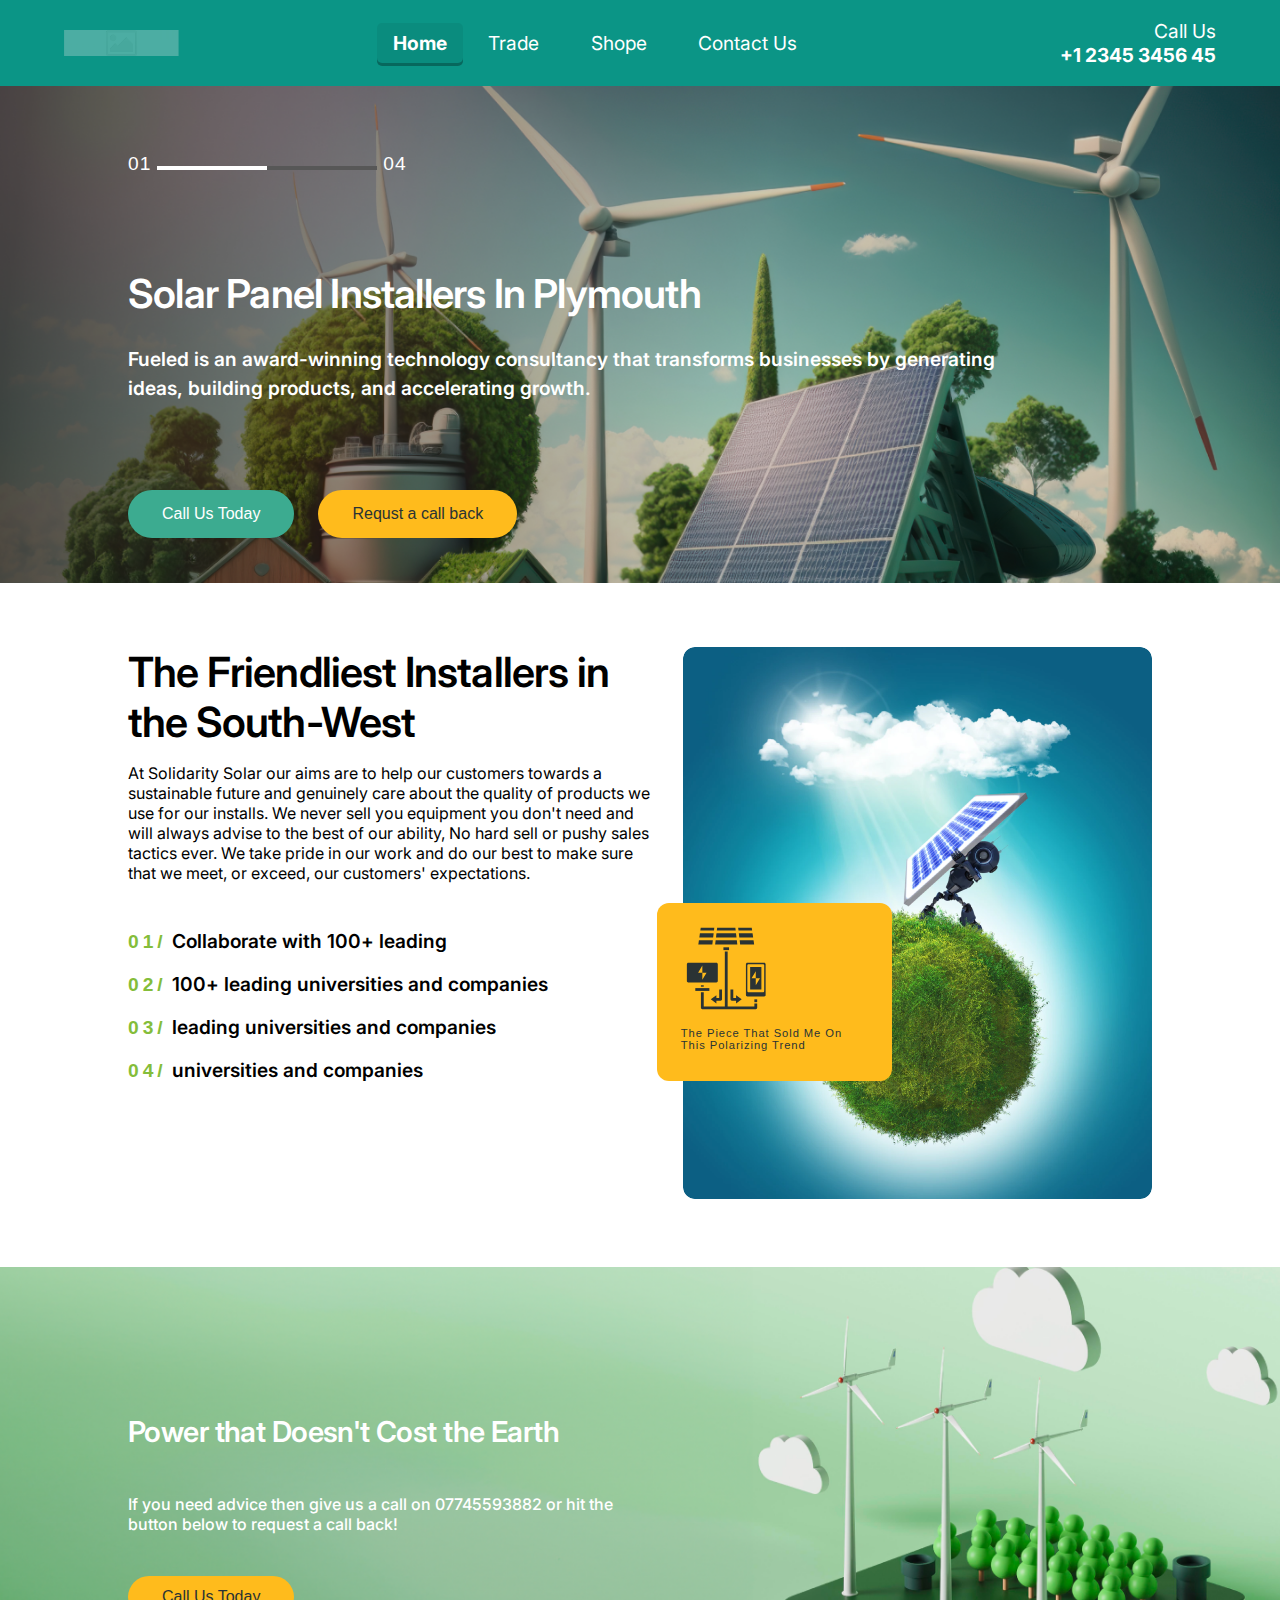
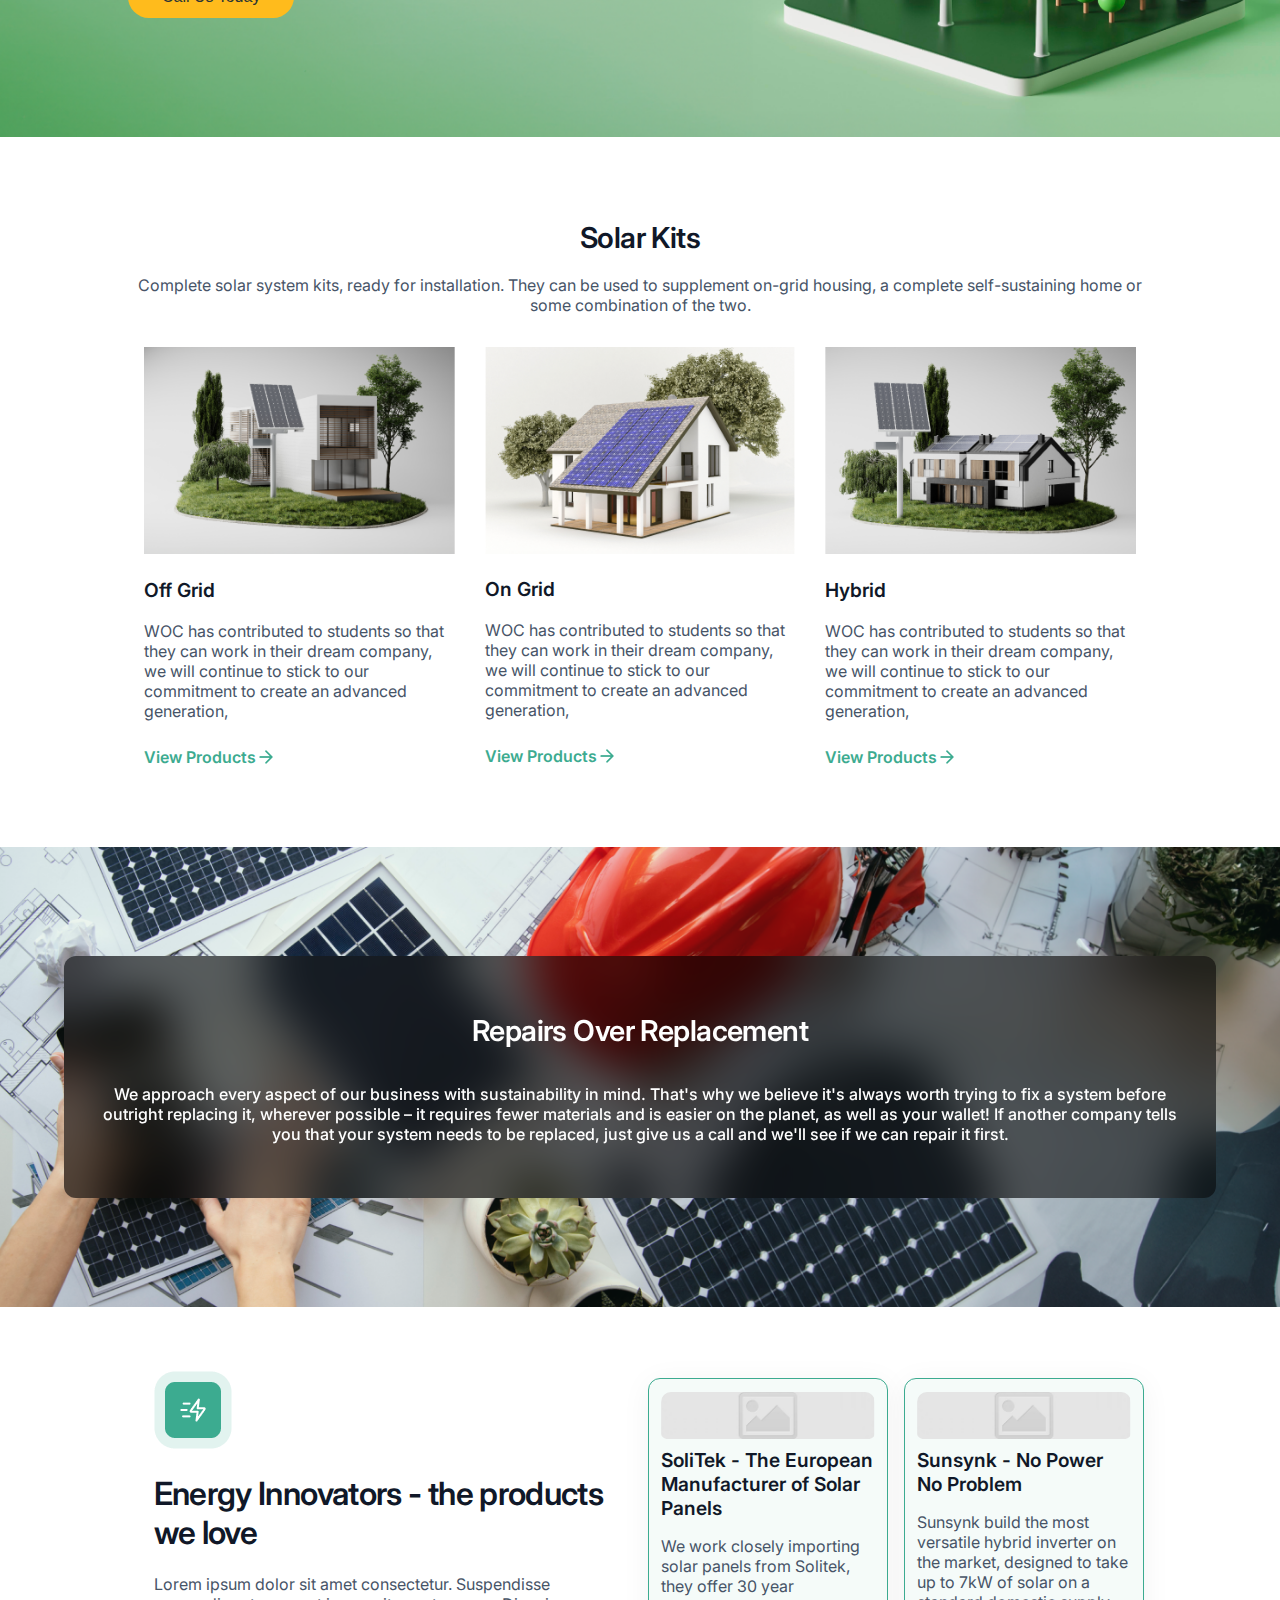
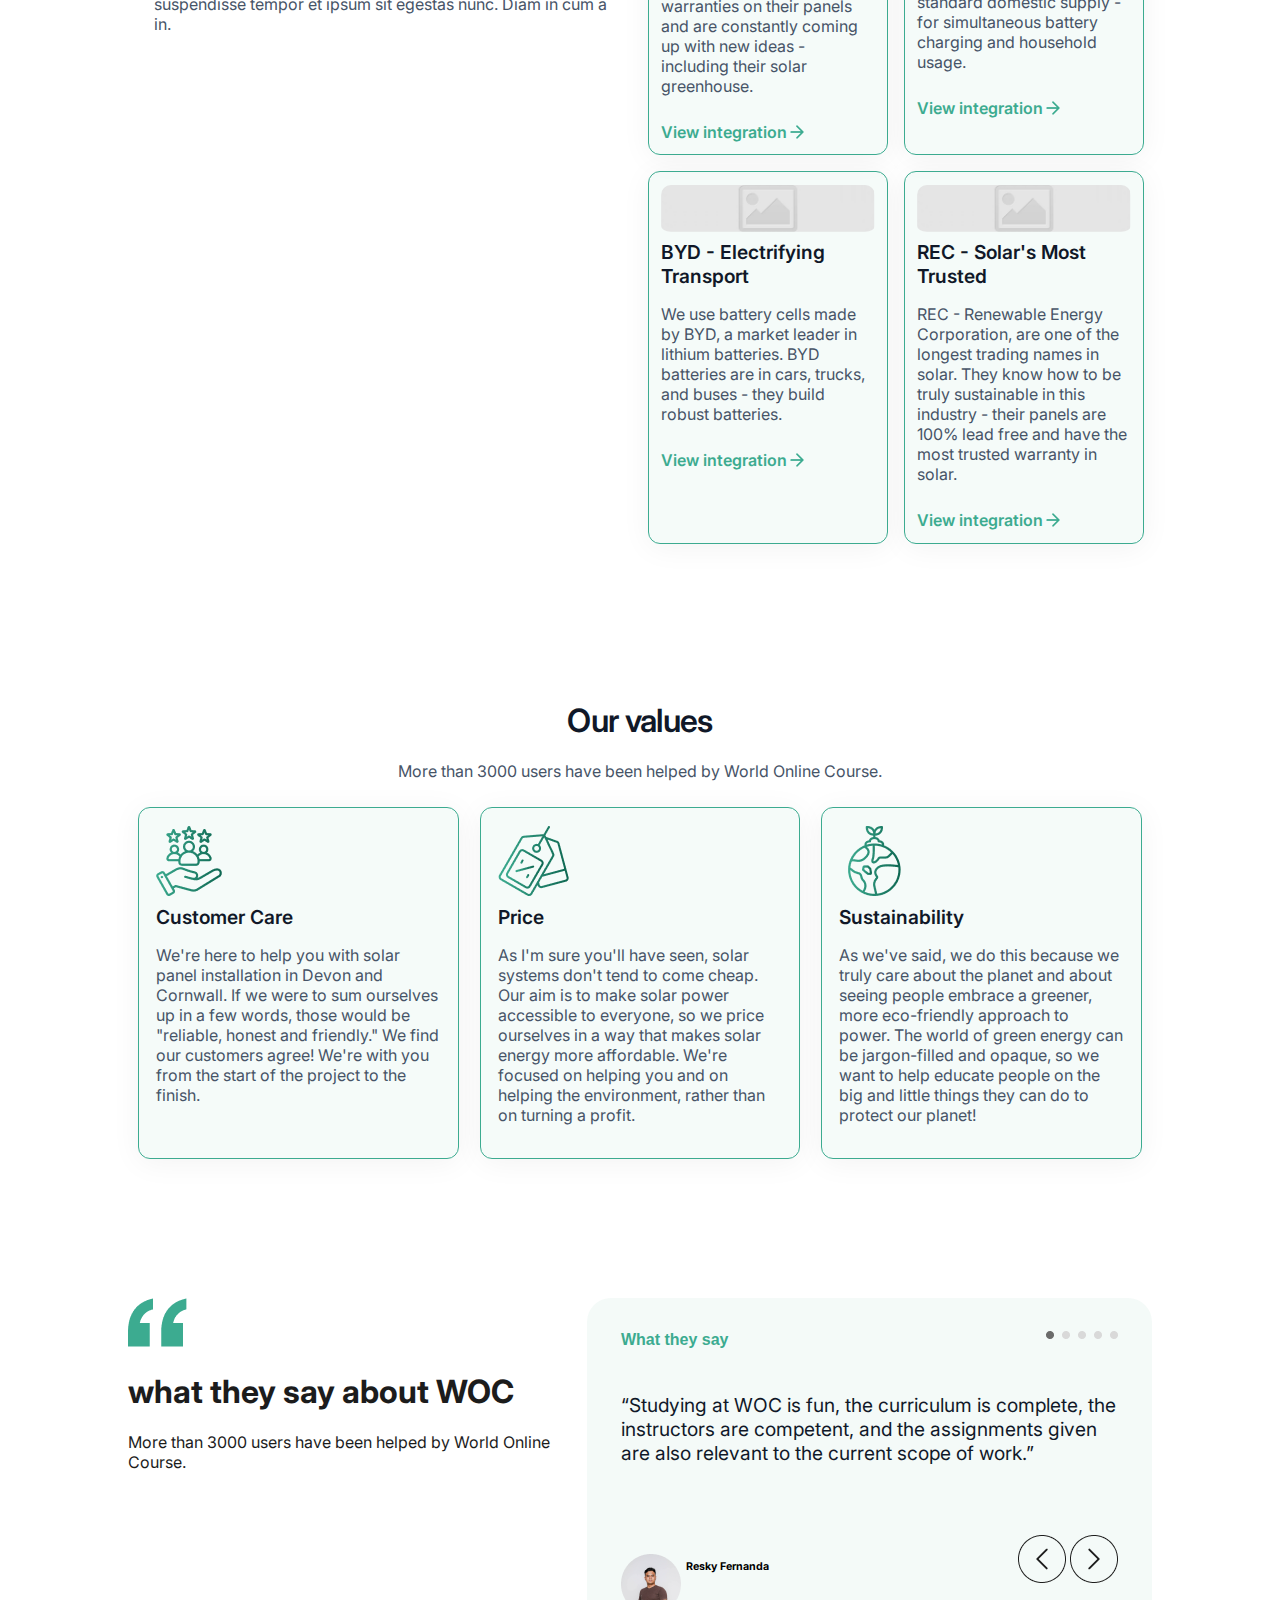
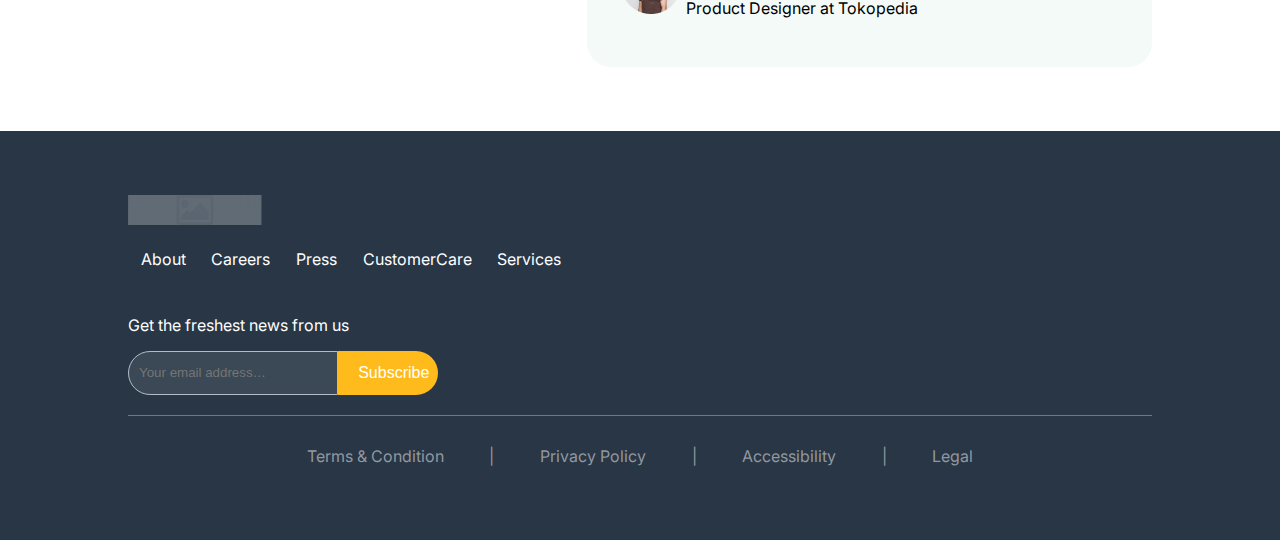
==== index.html @ 26f0dfc7 "Create index.html" ====
<!DOCTYPE html>
<html>

<head>

    <meta charset="UTF-8">
    <meta name="viewport" content="width=device-width, initial-scale=1.0">
    <title>Landing page</title>
    <link rel="stylesheet" href="style.css">
    <link href='https://fonts.googleapis.com/css?family=Inter' rel='stylesheet'>
</head>


<body>
    <!--Nav bar-->
    <header>
        <div class="navBar">
            <img class="navlogo" src="images/image 9.png">
            <ul class="item">
                <li><a href="#">Home</a></li>
                <li><a href="#">Trade</a></li>
                <li><a href="#">Shope</a></li>
                <li><a href="#">Contact Us</a></li>
            </ul>
            <ul class="contact">
                <li>Call Us</li>
                <li class="phone">+1 2345 3456 45</li>
            </ul>
        </div>
    </header>

    <!--Home-->
    <section class="home-container">
        <div class="home-slider">
            <span class="range">01</span>
            <input type="range" class="slider">
            <span class="range">04</span>
        </div>
        <div class="home-content">
            <div class="home-text">
                <h1>Solar Panel Installers In
                    Plymouth</h1>
                <p>Fueled is an award-winning technology consultancy that
                    transforms businesses by generating ideas,
                    building products, and accelerating growth.</p>
            </div>
            <div class="home-button">
                <button class="btn-green"><a href="#">Call Us Today</a></button>
                <button class="btn-yellow"><a href="#">Requst a call back</a></button>
            </div>

        </div>
    </section>

    <!--About Us-->
    <section class="about-container">
        <div class="about-text">
            <h1>The Friendliest Installers in the South-West</h1>
            <p>At Solidarity Solar our aims are to help our customers towards a sustainable future and genuinely care
                about the quality of products we use for our installs. We never sell you equipment you don't need and
                will always advise to the best of our ability, No hard sell or pushy sales tactics ever. We take pride
                in our work and do our best to make sure that we meet, or exceed, our customers' expectations.
            </p>
            <div class="about-info">
                <p><span class="number">01/</span> Collaborate with 100+ leading</p>
                <p><span class="number">02/</span> 100+ leading universities and companies</p>
                <p><span class="number">03/</span> leading universities and companies</p>
                <p><span class="number">04/</span> universities and companies</p>
            </div>
        </div>
        <div class="about-image">
            <img src="/images/Rectangle30.png" class="about-background">
            <div class="overlay">
                <img src="/images/SolarCharging.svg">
                <p>The Piece That Sold Me On This Polarizing Trend</p>

            </div>
        </div>
    </section>

    <!--call us section-->
    <section class="callUs-container">
        <div class="callUs-content">
            <h1>
                Power that Doesn't Cost the Earth
            </h1>
            <p>
                If you need advice then give us a call on 07745593882 or hit the button below to request a call back!
            </p>
            <button>Call Us Today</button>
        </div>

    </section>

    <section class="kits-container">
        <div class="kits-text">
            <h1>Solar Kits</h1>
            <p>Complete solar system kits, ready for installation. They can be used to supplement on-grid housing, a
                complete self-sustaining home or some combination of the two.</p>
        </div>
        <div class="kits-grid">
            <div class="box">
                <img class="bx-img" src="/images/solar-panels-meadow2(2).png">
                <h3>Off Grid</h3>
                <p>WOC has contributed to students so that they can work in their dream company, we will continue to
                    stick to our commitment to create an advanced generation,</p>
                <a href="#" class="view-product">View Products<img class="bx-arrow" src="images/arrow-right.png"></a>
            </div>
            <div class="box">
                <img class="bx-img" src="/images/solar-panels-meadow2(1).png">
                <h3>On Grid</h3>
                <p>WOC has contributed to students so that they can work in their dream company, we will continue to
                    stick to our commitment to create an advanced generation,</p>
                <a href="#" class="view-product">View Products<img class="bx-arrow" src="images/arrow-right.png"></a>
            </div>
            <div class="box">
                <img class="bx-img" src="/images/solar-panels-meadow2.png">
                <h3>Hybrid</h3>
                <p>WOC has contributed to students so that they can work in their dream company, we will continue to
                    stick to our commitment to create an advanced generation,</p>
                <a href="#" class="view-product">View Products<img class="bx-arrow" src="images/arrow-right.png"></a>
            </div>
        </div>
    </section>

    <!--Repairs section-->

    <section class="repair-container">
        <div class="repair-text">
            <h1>Repairs Over Replacement</h1>
            <p>We approach every aspect of our business with sustainability in mind. That's why we believe it's always
                worth trying to fix a system before outright replacing it, wherever possible – it requires fewer
                materials and is easier on the planet, as well as your wallet! If another company tells you that your
                system needs to be replaced, just give us a call and we'll see if we can repair it first.</p>
        </div>
    </section>

    <!--energy conatiner-->
    <section class="energy-container">
        <div class="energy-text">
            <img class="icon" src="images/Featuredicon.png">
            <h1>Energy Innovators - the products we love</h1>
            <p>Lorem ipsum dolor sit amet consectetur. Suspendisse suspendisse tempor et ipsum sit egestas nunc. Diam in
                cum a in.</p>
        </div>
        <div class="energy-grid">

            <div class="box">
                <img class="bx-img" src="/images/image 9.png">
                <h3>SoliTek - The European Manufacturer of Solar Panels</h3>
                <p>We work closely importing solar panels from Solitek, they offer 30 year warranties on their panels
                    and
                    are constantly coming up with new ideas - including their solar greenhouse.</p>
                <a href="#" class="view">View integration<img class="bx-arrow" src="images/arrow-right.png"></a>
            </div>
            <div class="box">
                <img class="bx-img" src="/images/image 9.png">
                <h3>Sunsynk - No Power No Problem</h3>
                <p>Sunsynk build the most versatile hybrid inverter on the market, designed to take up to 7kW of solar
                    on a
                    standard domestic supply - for simultaneous battery charging and household usage.</p>
                <a href="#" class="view">View integration<img class="bx-arrow" src="images/arrow-right.png"></a>
            </div>
            <div class="box">
                <img class="bx-img" src="/images/image 9.png">
                <h3>BYD - Electrifying Transport</h3>
                <p>We use battery cells made by BYD, a market leader in lithium batteries. BYD batteries are in cars,
                    trucks, and buses - they build robust batteries.</p>
                <a href="#" class="view">View integration<img class="bx-arrow" src="images/arrow-right.png"></a>
            </div>
            <div class="box">
                <img class="bx-img" src="/images/image 9.png">
                <h3>REC - Solar's Most Trusted</h3>
                <p>REC - Renewable Energy Corporation, are one of the longest trading names in solar. They know how to
                    be
                    truly sustainable in this industry - their panels are 100% lead free and have the most trusted
                    warranty
                    in solar.</p>
                <a href="#" class="view">View integration<img class="bx-arrow" src="images/arrow-right.png"></a>
            </div>
        </div>
    </section>

    <!--values conatiner-->
    <section class="values-container">
        <div class="values-text">
            <h1>Our values</h1>
            <p>More than 3000 users have been helped by World Online Course.</p>
        </div>
        <div class="values-grid">
            <div class="box">
                <img class="bx-img" src="/images/Vector.png">
                <h3>Customer Care</h3>
                <p>We're here to help you with solar panel installation in Devon and Cornwall. If we were to sum
                    ourselves up in a few words, those would be "reliable, honest and friendly." We find our customers
                    agree! We're with you from the start of the project to the finish.</p>
            </div>
            <div class="box">
                <img class="bx-img" src="/images/Price Tag.png">
                <h3>Price</h3>
                <p>As I'm sure you'll have seen, solar systems don't tend to come cheap. Our aim is to make solar power
                    accessible to everyone, so we price ourselves in a way that makes solar energy more affordable.
                    We're focused on helping you and on helping the environment, rather than on turning a profit.</p>

            </div>
            <div class="box">
                <img class="bx-img" src="/images/Environment.png">
                <h3>Sustainability</h3>
                <p>As we've said, we do this because we truly care about the planet and about seeing people embrace a
                    greener, more eco-friendly approach to power. The world of green energy can be jargon-filled and
                    opaque, so we want to help educate people on the big and little things they can do to protect our
                    planet!</p>
            </div>
        </div>
    </section>

    <!--qoutes-->

    <section class="qoutes-container">
        <div class="qoutes-text">
            <img src="images/“ (3).png">
            <h1>what they say about WOC</h1>
            <p>More than 3000 users have been helped by World Online Course.</p>
        </div>
        <div class="qoutes-content">
            <div class="qoute-header">
                <div class="flex-1">
                    <h6>What they say</h6>
                    <img src="/images/Group 12.png">
                </div>
                <p>“Studying at WOC is fun, the curriculum is complete, the instructors are competent, and the
                    assignments given are also relevant to the current scope of work.”</p>
            </div>

            <div class="qoute-person">
                <div class="person">
                    <img src="/images/EDITED-27 - Copy 1.png" alt="Resky Fernanda">
                    <div class="person-info">
                        <h6>Resky Fernanda</h6>
                        <p>Product Designer at Tokopedia</p>
                    </div>
                </div>
                <div class="arrows">
                    <img src="/images/Group 17.png" alt="Group 17">
                    <img src="/images/Group 18.png" alt="Group 18">
                </div>
            </div>
        </div>
    </section>

    <!--footer-->

    <footer>
        <div class="foot">
            <div class="footer-link">
                <img class="foot-logo" src="images/image 9.png">
                <ul class="foot-item">
                    <li><a href="#">About</a></li>
                    <li><a href="#">Careers</a></li>
                    <li><a href="#">Press</a></li>
                    <li><a href="#">CustomerCare</a></li>
                    <li><a href="#">Services</a></li>
                </ul>
            </div>
            <div class="subscribe">
                <p>Get the freshest news from us</p>
                <div class="subscription-input">
                    <input type="text" placeholder="Your email address…">
                    <button>Subscribe</button>
                </div>
            </div>
        </div>
        <hr class="footer-divider">
        <div class="terms">
            <ul class="foot-item">
                <li><a href="#">Terms & Condition</a></li>
                <li>|</li>
                <li><a href="#">Privacy Policy</a></li>
                <li>|</li>
                <li><a href="#">Accessibility</a></li>
                <li>|</li>
                <li><a href="#">Legal</a></li>
            </ul>
        </div>

    </footer>

</body>

</html>
---- style.css ----
body {
    margin: 0;
    padding: 0;
    font-family: 'Inter';
}

a {
    text-decoration: none;
    color: inherit;
}



/*Nav bar styling*/
.navBar {
    display: flex;
    align-items: center;
    justify-content: space-between;
    background-color: #0B9586;
    height: 30%;
    color: white;
    font-size: 1.5vw;
    padding: 0 5%;
}

.navlogo {
    height: auto;
    max-width: 10%;
    filter: opacity(0.3);
}

.item {
    display: flex;
    flex-direction: row;
    justify-content: space-around;
    align-items: center;
    list-style: none;
    padding: 0;
    margin: 0;
    max-width: 50%;
}

.item li {
    padding: 0 2vw;
    cursor: pointer;
    transition: transform 0.2s, box-shadow 0.2s;
}

.contact {
    list-style: none;
    text-align: right;
    max-width: 30%;
    height: auto;
}

.phone {
    font-weight: bold;
    font-size: 1.5vw;
}

.item li:first-child {
    font-weight: bold;
    background-color: rgba(0, 0, 0, 0.06);
    border-radius: 5px;
    padding: 0.5rem 1rem;
    box-shadow: 0 3px 0px rgba(0, 0, 0, 0.3);
    gap: 10px;
}

@media (max-width: 768px) {
    .navBar {
        flex-direction: row;
        height: auto;
        padding: 10px 5%;
    }

}

/*Home container*/

.home-container {
    background: url(images/solar-panels-meadow1.png);
    background-size: cover;
    background-repeat: no-repeat;
    height: 40%;
    display: flex;
    flex-direction: column;
}

.home-slider {
    max-width: 90%;
    height: auto;
    padding-top: 5%;
    padding-left: 10%;
    position: relative;
}

.slider {
    -webkit-appearance: none;
    width: 100%;
    max-width: 220px;
    height: 4px;
    background: linear-gradient(to right, rgba(255, 255, 255, 1) 50%, rgba(87, 87, 87, 1) 50%);
    outline: none;
}

.slider::-webkit-slider-thumb {
    -webkit-appearance: none;
    appearance: none;
    border-radius: 50%;
    background: rgba(255, 255, 255, 1);
    cursor: pointer;
}

.range {
    font-family: "Akazan", sans-serif;
    font-size: 1.2em;
    font-weight: 400;
    line-height: 1.5;
    letter-spacing: 0.05em;
    text-align: left;
    color: rgba(255, 255, 255, 1);
}

.home-content {
    padding: 5% 10% 0;
    max-width: 70%;
    display: flex;
    flex-direction: column;
    gap: 24px;

}

.home-text {
    margin: 0;
    color: rgba(255, 255, 255, 1);
}

.home-text h1 {
    font-size: 2.5em;
    font-weight: 600;
    line-height: 1.2;
    letter-spacing: -0.02em;
}

.home-text p {
    font-size: 1.2em;
    font-weight: 600;
    line-height: 1.5;
    text-align: left;
}

.home-button {
    display: flex;
    gap: 24px;
    flex-wrap: wrap;
    padding-bottom: 5%;
    padding-top: 5%;
}

.home-button button {
    padding: 12px 34px;
    border-radius: 109px;
    border-style: none;
    font-size: 1em;
    font-weight: 400;
    line-height: 1.5;
}

.btn-green {
    width: auto;
    background: rgba(60, 171, 144, 1);
    color: white;
}

.btn-yellow {
    width: auto;
    background: rgba(255, 187, 28, 1);
    color: rgba(42, 51, 52, 1);
}


/*About Us*/
.about-container {
    display: grid;
    grid-template-columns: repeat(auto-fit, minmax(18rem, auto));
    gap: 23px;
    padding: 5% 10%;
}

.about-text h1 {
    font-size: 2.6rem;
    font-weight: 600;
    letter-spacing: -0.02em;
    text-align: left;
    margin: 0;
}

.about-text>p {
    font-size: 1rem;
    font-weight: 400;
    text-align: left;
    padding-bottom: 5%;
}

.about-info p {
    font-size: 1.2rem;
    font-weight: 600;
    text-align: left;
}

.number {
    font-family: sans-serif;
    font-size: 1.2rem;
    font-weight: 700;
    letter-spacing: 4px;
    text-align: left;
    color: rgba(132, 189, 58, 1);
}

.about-background {
    border-radius: 12px;
    height: auto;
    width: 100%;
}

.about-image {
    position: relative;
    display: inline-block;
}

.overlay {
    position: absolute;
    top: 28vmax;
    left: -2vmax;
    width: 40%;
    border-radius: 12px;
    padding: 4% 5%;
    background-color: rgba(255, 187, 28, 1);

}

.overlay p {
    font-family: sans-serif;
    font-size: 0.7rem;
    font-weight: 400;
    letter-spacing: 0.9374999403953552px;
    text-align: left;
    color: rgba(42, 51, 52, 1);
}

@media (min-width:300px) {
    .overlay {
        top: 20vmax;
    }
}

/*call us*/
.callUs-container {
    height: 470px;
    background: url(images/81161.png) no-repeat center/cover;
}

.callUs-content {
    padding: 10% 50% 10% 10%;
    color: rgba(255, 255, 255, 1);
}

.callUs-content h1 {
    font-size: 1.8rem;
    font-weight: 600;
    letter-spacing: -0.02em;
    padding-bottom: 5%;
}

.callUs-content p {
    font-size: 1rem;
    font-weight: 500;
    padding-bottom: 5%;
}

.callUs-content button {
    padding: 12px 34px;
    border-radius: 109px;
    border-style: none;
    font-size: 1em;
    font-weight: 400;
    width: auto;
    background: rgba(255, 187, 28, 1);
    color: rgba(42, 51, 52, 1);
}

/*kits grid*/
.kits-container {
    padding: 5% 10%;
}

.kits-grid {
    display: grid;
    width: 100%;
    grid-template-columns: repeat(auto-fit, minmax(250px, 1fr));
    padding: 16px;
    gap: 30px;
    box-sizing: border-box;
}

.bx-img {
    max-width: 100%;
    height: auto;
}

.kits-text {
    text-align: center;
}

.kits-text h1 {
    font-size: 1.8rem;
    font-weight: 600;
    letter-spacing: -0.02em;
    color: rgba(16, 24, 40, 1);
}

.kits-text p {
    font-size: 1rem;
    font-weight: 400;
    color: rgba(71, 84, 103, 1);
}

.kits-grid h3 {

    font-size: 1.2rem;
    font-weight: 600;
    color: rgba(16, 24, 40, 1);
}

.kits-grid p {
    font-size: 1rem;
    font-weight: 400;
    color: rgba(71, 84, 103, 1);
}

.view-product {
    display: inline-flex;
    margin-top: 10px;
    font-size: 1rem;
    font-weight: 600;
    color: rgba(60, 171, 144, 1);
    text-decoration: none;

}

/*Repair section*/

.repair-container {
    background: url(images/81161\(1\).png) no-repeat center/cover;
    height: 460px;
    display: flex;
    justify-content: center;
    align-items: center;
    position: relative;
}

.repair-text {
    display: flex;
    flex-flow: column;
    text-align: center;
    color: rgba(255, 255, 255, 1);
    backdrop-filter: blur(24px);
    background: rgba(0, 0, 0, 0.57);
    padding: 3%;
    border-radius: 12px;
    max-width: 90%;
    width: 100%;
    box-sizing: border-box;
    height: auto;
    margin: 0 auto;
}

.repair-text h1 {

    font-size: 1.8rem;
    font-weight: 600;
    letter-spacing: -0.02em;
}

.repair-text p {
    font-size: 1rem;
    font-weight: 500;
}

/*energy grid*/

.energy-container {
    display: grid;
    grid-template-columns: repeat(auto-fit, minmax(200px, auto));
    padding: 5% 10%;
}

.energy-text {
    grid-row: 1/3;
    padding: 0 5%;
}

.energy-grid {
    display: grid;
    grid-template-columns: repeat(auto-fit, minmax(200px, auto));
}

.energy-container .box {
    border: 1px solid rgba(60, 171, 144, 1);
    box-shadow: 0px 4px 30px 0px rgba(0, 0, 0, 0.05);
    padding: 5%;
    margin: 3%;
    display: inline-block;
    border-radius: 12px;
    background: rgba(60, 171, 144, 0.05);

}

.energy-container .bx-img {
    width: 100%;
    height: auto;
    border-radius: 10px;
    padding-bottom: 2%;
    margin: 0;
}

.energy-container h3 {
    font-size: 1.2rem;
    font-weight: 600;
    margin: 0;
    color: rgba(16, 24, 40, 1);
}

.energy-container p {
    font-size: 1rem;
    font-weight: 400;
    color: rgba(71, 84, 103, 1);
}

.energy-container .view {
    display: inline-flex;
    margin-top: 10px;
    font-size: 1rem;
    font-weight: 600;
    color: rgba(60, 171, 144, 1);
    text-decoration: none;
}

.energy-container h1 {
    font-size: 2rem;
    font-weight: 600;
    letter-spacing: -0.02em;
    color: rgba(16, 24, 40, 1);
}

/*values grid*/

.values-container {
    padding: 5% 10%;
}

.values-grid {
    display: grid;
    grid-template-columns: repeat(auto-fit, minmax(200px, auto));
}

.values-container .box {
    border: 1px solid rgba(60, 171, 144, 1);
    box-shadow: 0px 4px 30px 0px rgba(0, 0, 0, 0.05);
    padding: 5%;
    margin: 3%;
    display: inline-block;
    border-radius: 12px;
    background: rgba(60, 171, 144, 0.05);

}

.values-container .bx-img {
    padding-bottom: 2%;
    margin: 0;
}

.values-container h3 {
    font-size: 1.2rem;
    font-weight: 600;
    margin: 0;
    color: rgba(16, 24, 40, 1);
}

.values-container p {
    font-size: 1rem;
    font-weight: 400;
    color: rgba(71, 84, 103, 1);
}

.values-container .view {
    display: inline-flex;
    margin-top: 10px;
    font-size: 1rem;
    font-weight: 600;
    color: rgba(60, 171, 144, 1);
    text-decoration: none;
}

.values-container h1 {
    font-size: 2rem;
    font-weight: 600;
    letter-spacing: -0.02em;
    color: rgba(16, 24, 40, 1);
}

.values-text {
    text-align: center;
}


/*qoutes section*/
.qoutes-container {
    display: grid;
    grid-template-columns: repeat(2, auto);
    padding: 5% 10%;
}

.qoutes-text h1 {
    font-size: 2rem;
    font-weight: 700;
    color: rgba(28, 28, 28, 1);
}

.qoutes-text p {
    font-size: 1rem;
    font-weight: 400;
    color: rgba(28, 28, 28, 1);
}

.qoutes-content {
    padding: 6%;
    border-radius: 24px;
    background: rgba(60, 171, 144, 0.06);
    display: flex;
    flex-flow: column;
    gap: 50px;
}

.flex-1 {
    display: flex;
    justify-content: space-between;
}

.flex-1 img {
    width: auto;
    height: 2%;
}

.flex-1 h6 {
    font-family: sans-serif;
    font-size: 1rem;
    font-weight: 700;
    color: rgba(60, 171, 144, 1);
    padding: 0;
    margin: 0;
}

.qoute-header p {
    font-size: 1.2rem;
    font-weight: 400;
    color: rgba(16, 24, 40, 1);
    padding-top: 5%;
}

.qoute-person {
    display: flex;
    justify-content: space-between;
}

.person {
    display: flex;
    align-items: center;
}

.person-info {
    margin-left: 5px;
    padding: 0;
}

/* Footer */
footer {
    background-color: rgba(40, 54, 70, 1);
    padding: 5% 10%;
    box-sizing: border-box;
    font-size: 1.5vw;
}

.foot {
    display: flex;
    flex-direction: column;
    align-items: flex-start;
    flex-wrap: wrap;
}

.foot-logo {
    height: auto;
    max-width: 30%;
    padding-bottom: 2%;
    filter: opacity(0.3);
}

.foot-item {
    display: flex;
    flex-wrap: wrap;
    justify-content: flex-start;
    align-items: center;
    list-style: none;
    padding: 0;
    margin: 10px 0;
    max-width: 100%;
}

.foot-item li {
    padding: 0 1vw;
    cursor: pointer;
    color: rgba(255, 255, 255, 1);
    font-size: 1rem;
    font-weight: 400;
}

.subscribe {
    display: flex;
    flex-direction: column;
    align-items: flex-start;
    font-size: 1rem;
    font-weight: 400;
    color: rgba(255, 255, 255, 1);
    margin-top: 20px;
}

.subscription-input {
    display: flex;
    width: 100%;
    max-width: 700px;
}

.subscription-input input {
    padding: 10px;
    width: 100%;
    border: 1px solid rgba(179, 189, 199, 1);
    background-color: rgba(255, 255, 255, 0.09);
    border-radius: 38px 0 0 38px;
}

.subscription-input button {
    padding: 10px 20px;
    border-style: none;
    font-size: 1em;
    font-weight: 300;
    line-height: 1.5;
    background-color: rgba(255, 187, 28, 1);
    color: white;
    cursor: pointer;
    border-radius: 0 38px 38px 0;
    min-width: 100px;
}

.footer-divider {
    border: none;
    height: 1px;
    background-color: rgba(113, 119, 125, 1);
    margin: 20px 0;
    width: 100%;
}

.terms {
    display: flex;
    flex-wrap: wrap;
    justify-content: center;
    width: 100%;
}

.terms li {
    color: rgba(146, 152, 159, 1);
    margin: 0 10px;
}

@media (max-width: 768px) {
    .foot {
        flex-direction: column;
        align-items: center;
    }

    .foot-item {
        justify-content: center;
        max-width: 100%;
    }

    .subscription-input {
        max-width: 90%;
    }

    .foot-logo {
        max-width: 80%;
    }
}
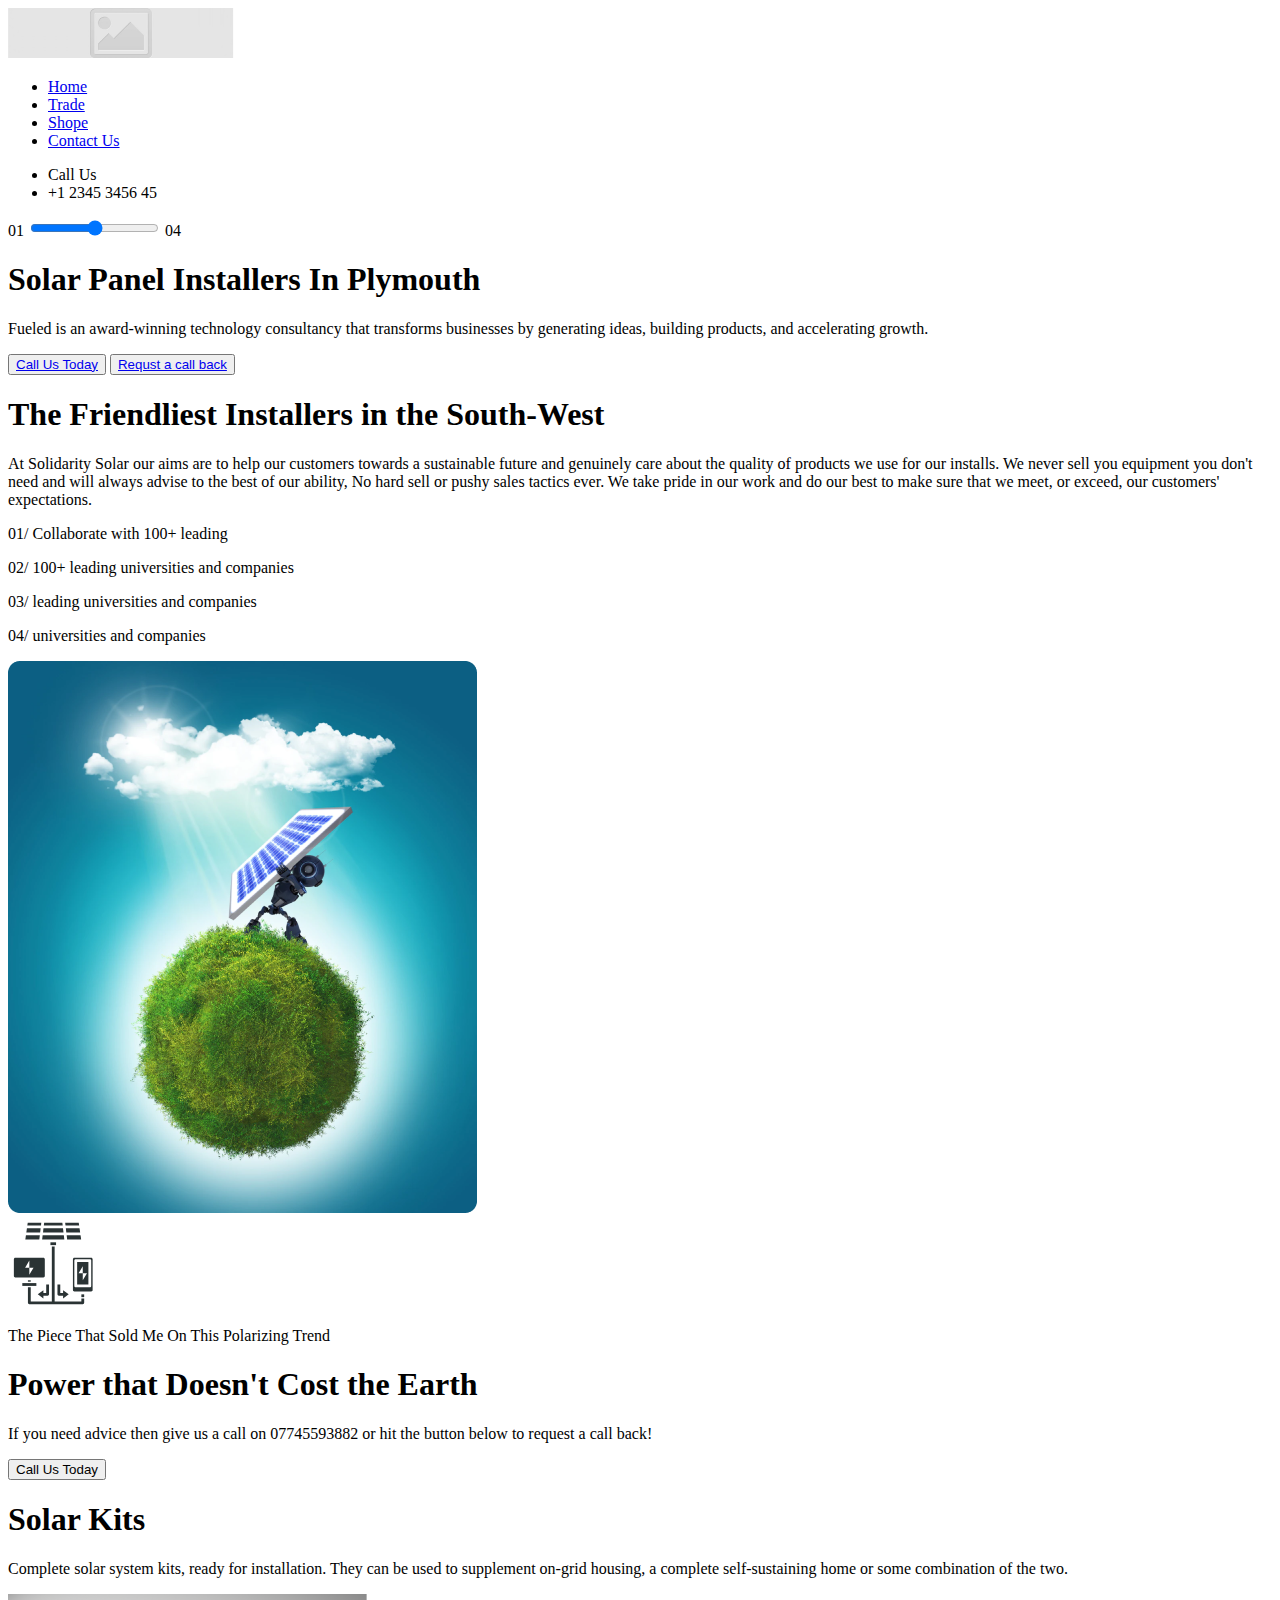
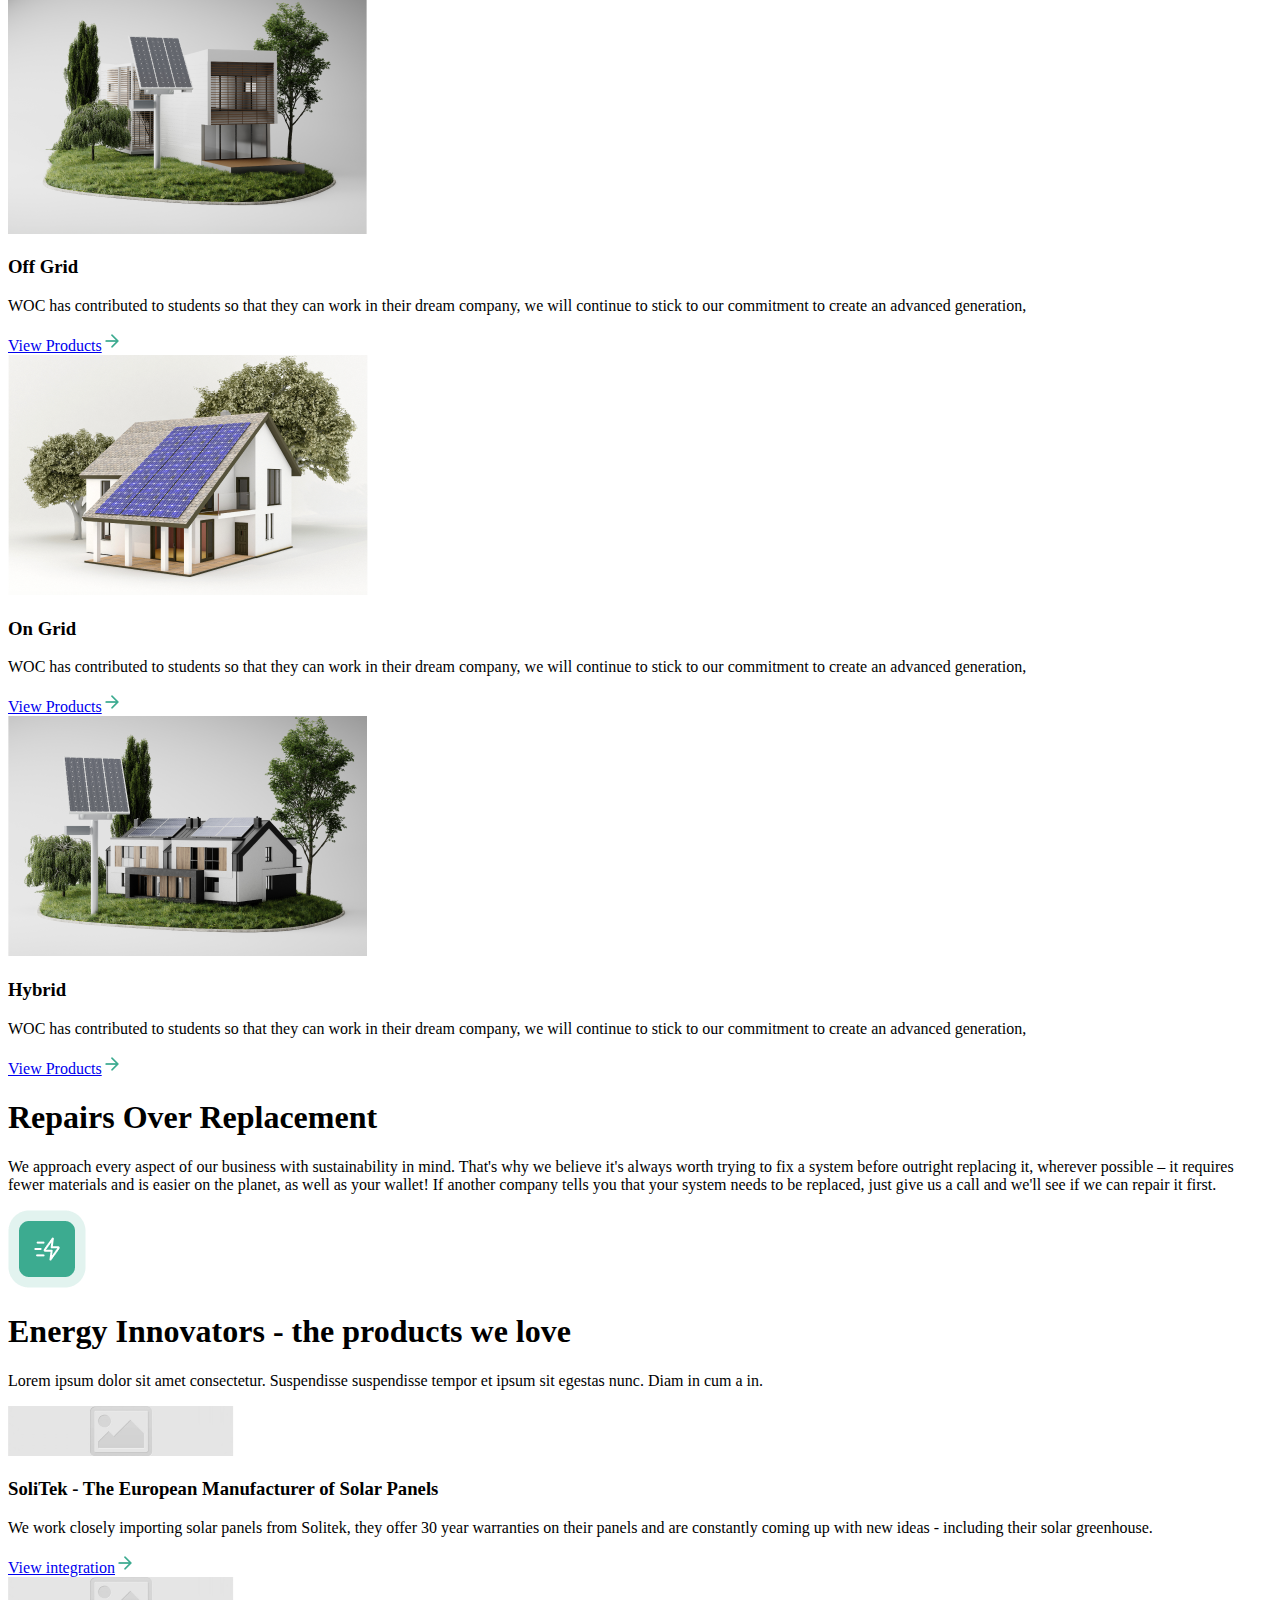
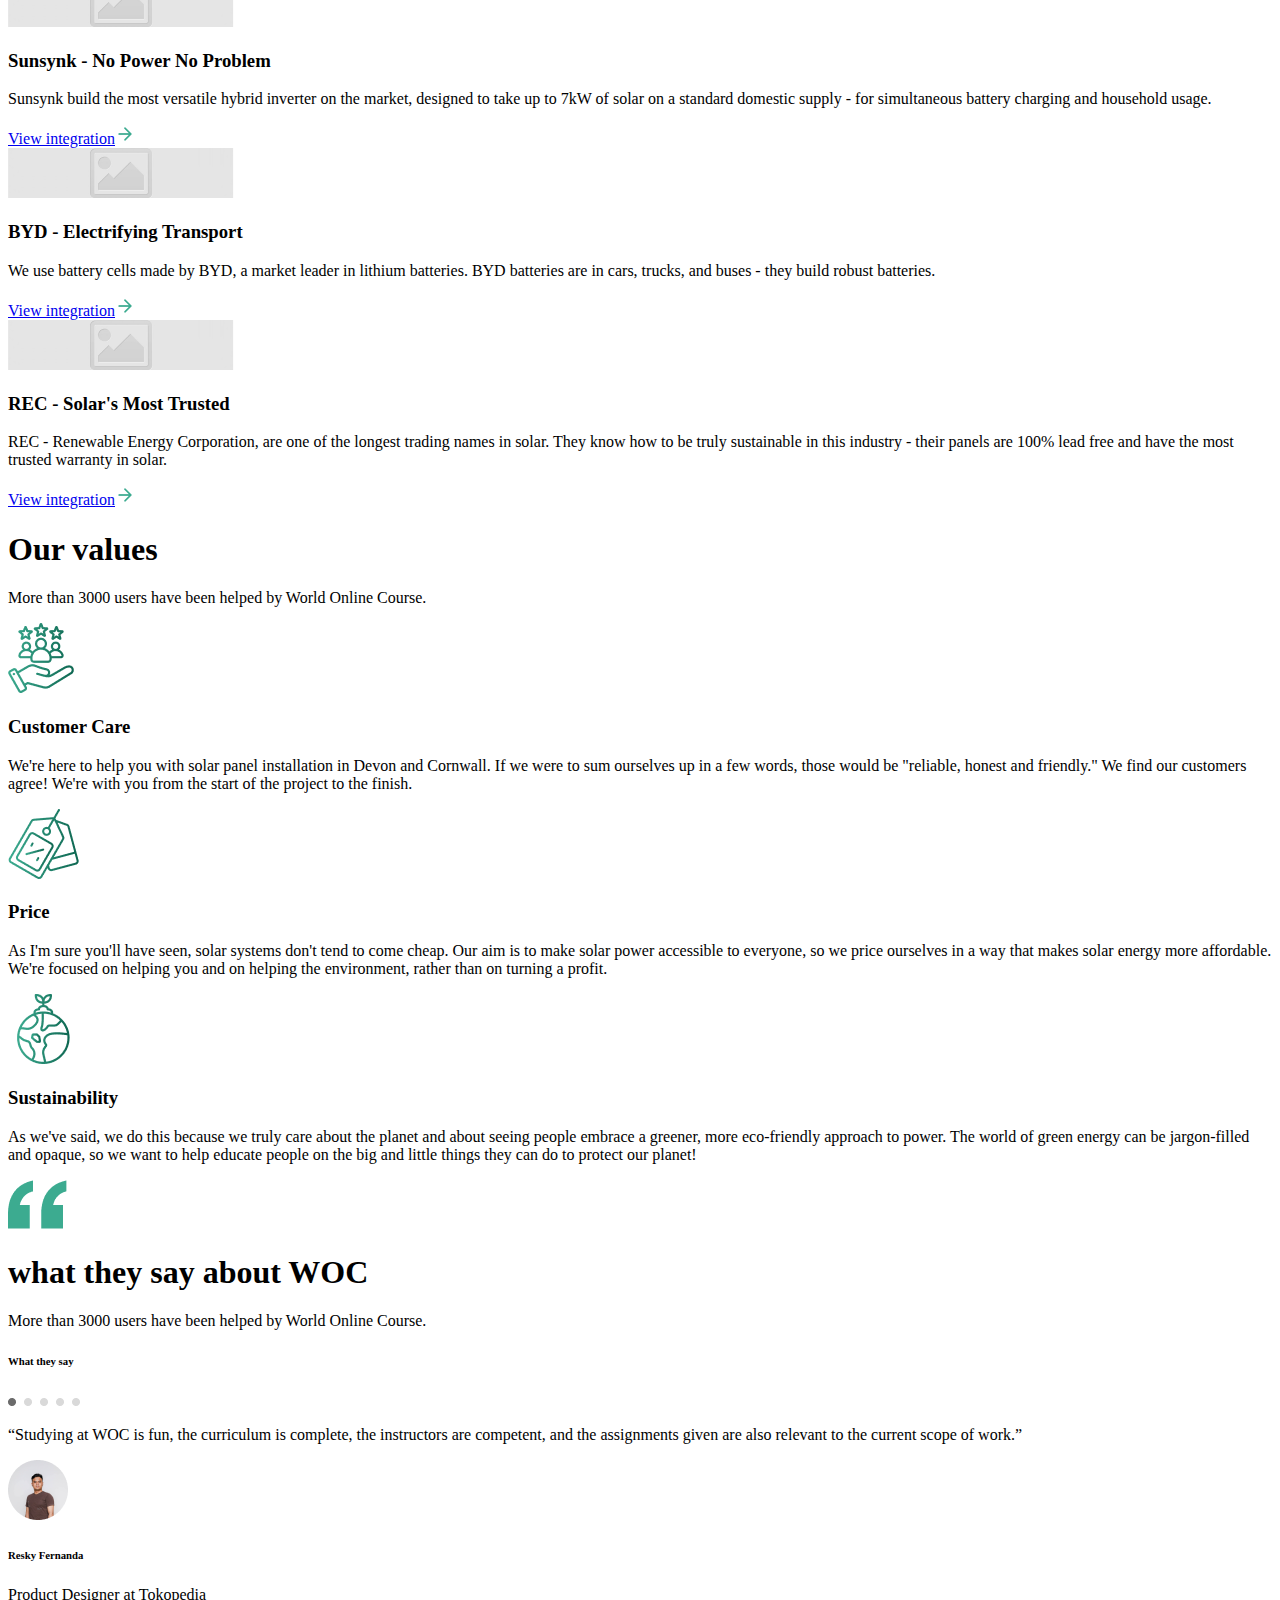
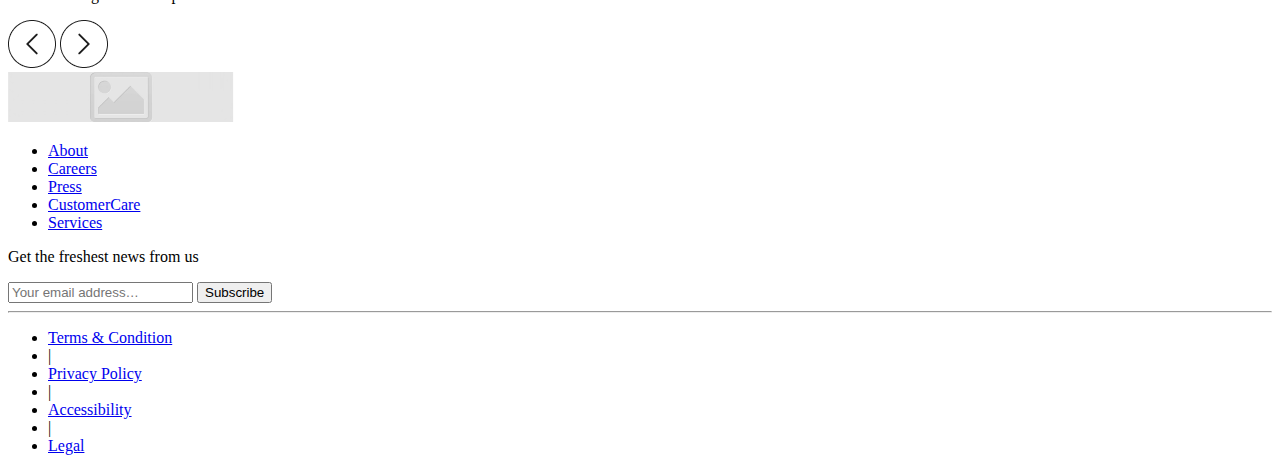
==== commit 6e27dedd: "Update index.html" ====
--- a/index.html
+++ b/index.html
@@ -15,7 +15,7 @@
     <!--Nav bar-->
     <header>
         <div class="navBar">
-            <img class="navlogo" src="images/image 9.png">
+            <img class="navlogo" src="images/image9.png">
             <ul class="item">
                 <li><a href="#">Home</a></li>
                 <li><a href="#">Trade</a></li>
@@ -69,9 +69,9 @@
             </div>
         </div>
         <div class="about-image">
-            <img src="/images/Rectangle30.png" class="about-background">
+            <img src="images/Rectangle30.png" class="about-background">
             <div class="overlay">
-                <img src="/images/SolarCharging.svg">
+                <img src="images/SolarCharging.svg">
                 <p>The Piece That Sold Me On This Polarizing Trend</p>
 
             </div>
@@ -100,21 +100,21 @@
         </div>
         <div class="kits-grid">
             <div class="box">
-                <img class="bx-img" src="/images/solar-panels-meadow2(2).png">
+                <img class="bx-img" src="images/solar-panels-meadow2(2).png">
                 <h3>Off Grid</h3>
                 <p>WOC has contributed to students so that they can work in their dream company, we will continue to
                     stick to our commitment to create an advanced generation,</p>
                 <a href="#" class="view-product">View Products<img class="bx-arrow" src="images/arrow-right.png"></a>
             </div>
             <div class="box">
-                <img class="bx-img" src="/images/solar-panels-meadow2(1).png">
+                <img class="bx-img" src="images/solar-panels-meadow2(1).png">
                 <h3>On Grid</h3>
                 <p>WOC has contributed to students so that they can work in their dream company, we will continue to
                     stick to our commitment to create an advanced generation,</p>
                 <a href="#" class="view-product">View Products<img class="bx-arrow" src="images/arrow-right.png"></a>
             </div>
             <div class="box">
-                <img class="bx-img" src="/images/solar-panels-meadow2.png">
+                <img class="bx-img" src="images/solar-panels-meadow2.png">
                 <h3>Hybrid</h3>
                 <p>WOC has contributed to students so that they can work in their dream company, we will continue to
                     stick to our commitment to create an advanced generation,</p>
@@ -146,7 +146,7 @@
         <div class="energy-grid">
 
             <div class="box">
-                <img class="bx-img" src="/images/image 9.png">
+                <img class="bx-img" src="images/image9.png">
                 <h3>SoliTek - The European Manufacturer of Solar Panels</h3>
                 <p>We work closely importing solar panels from Solitek, they offer 30 year warranties on their panels
                     and
@@ -154,7 +154,7 @@
                 <a href="#" class="view">View integration<img class="bx-arrow" src="images/arrow-right.png"></a>
             </div>
             <div class="box">
-                <img class="bx-img" src="/images/image 9.png">
+                <img class="bx-img" src="images/image9.png">
                 <h3>Sunsynk - No Power No Problem</h3>
                 <p>Sunsynk build the most versatile hybrid inverter on the market, designed to take up to 7kW of solar
                     on a
@@ -162,14 +162,14 @@
                 <a href="#" class="view">View integration<img class="bx-arrow" src="images/arrow-right.png"></a>
             </div>
             <div class="box">
-                <img class="bx-img" src="/images/image 9.png">
+                <img class="bx-img" src="images/image9.png">
                 <h3>BYD - Electrifying Transport</h3>
                 <p>We use battery cells made by BYD, a market leader in lithium batteries. BYD batteries are in cars,
                     trucks, and buses - they build robust batteries.</p>
                 <a href="#" class="view">View integration<img class="bx-arrow" src="images/arrow-right.png"></a>
             </div>
             <div class="box">
-                <img class="bx-img" src="/images/image 9.png">
+                <img class="bx-img" src="images/image9.png">
                 <h3>REC - Solar's Most Trusted</h3>
                 <p>REC - Renewable Energy Corporation, are one of the longest trading names in solar. They know how to
                     be
@@ -189,14 +189,14 @@
         </div>
         <div class="values-grid">
             <div class="box">
-                <img class="bx-img" src="/images/Vector.png">
+                <img class="bx-img" src="images/Vector.png">
                 <h3>Customer Care</h3>
                 <p>We're here to help you with solar panel installation in Devon and Cornwall. If we were to sum
                     ourselves up in a few words, those would be "reliable, honest and friendly." We find our customers
                     agree! We're with you from the start of the project to the finish.</p>
             </div>
             <div class="box">
-                <img class="bx-img" src="/images/Price Tag.png">
+                <img class="bx-img" src="images/PriceTag.png">
                 <h3>Price</h3>
                 <p>As I'm sure you'll have seen, solar systems don't tend to come cheap. Our aim is to make solar power
                     accessible to everyone, so we price ourselves in a way that makes solar energy more affordable.
@@ -204,7 +204,7 @@
 
             </div>
             <div class="box">
-                <img class="bx-img" src="/images/Environment.png">
+                <img class="bx-img" src="images/Environment.png">
                 <h3>Sustainability</h3>
                 <p>As we've said, we do this because we truly care about the planet and about seeing people embrace a
                     greener, more eco-friendly approach to power. The world of green energy can be jargon-filled and
@@ -218,7 +218,7 @@
 
     <section class="qoutes-container">
         <div class="qoutes-text">
-            <img src="images/“ (3).png">
+            <img src="images/“(3).png">
             <h1>what they say about WOC</h1>
             <p>More than 3000 users have been helped by World Online Course.</p>
         </div>
@@ -226,7 +226,7 @@
             <div class="qoute-header">
                 <div class="flex-1">
                     <h6>What they say</h6>
-                    <img src="/images/Group 12.png">
+                    <img src="images/Group12.png">
                 </div>
                 <p>“Studying at WOC is fun, the curriculum is complete, the instructors are competent, and the
                     assignments given are also relevant to the current scope of work.”</p>
@@ -234,15 +234,15 @@
 
             <div class="qoute-person">
                 <div class="person">
-                    <img src="/images/EDITED-27 - Copy 1.png" alt="Resky Fernanda">
+                    <img src="images/EDITED-27-Copy1.png" alt="Resky Fernanda">
                     <div class="person-info">
                         <h6>Resky Fernanda</h6>
                         <p>Product Designer at Tokopedia</p>
                     </div>
                 </div>
                 <div class="arrows">
-                    <img src="/images/Group 17.png" alt="Group 17">
-                    <img src="/images/Group 18.png" alt="Group 18">
+                    <img src="images/Group17.png" alt="Group 17">
+                    <img src="images/Group18.png" alt="Group 18">
                 </div>
             </div>
         </div>
@@ -253,7 +253,7 @@
     <footer>
         <div class="foot">
             <div class="footer-link">
-                <img class="foot-logo" src="images/image 9.png">
+                <img class="foot-logo" src="images/image9.png">
                 <ul class="foot-item">
                     <li><a href="#">About</a></li>
                     <li><a href="#">Careers</a></li>
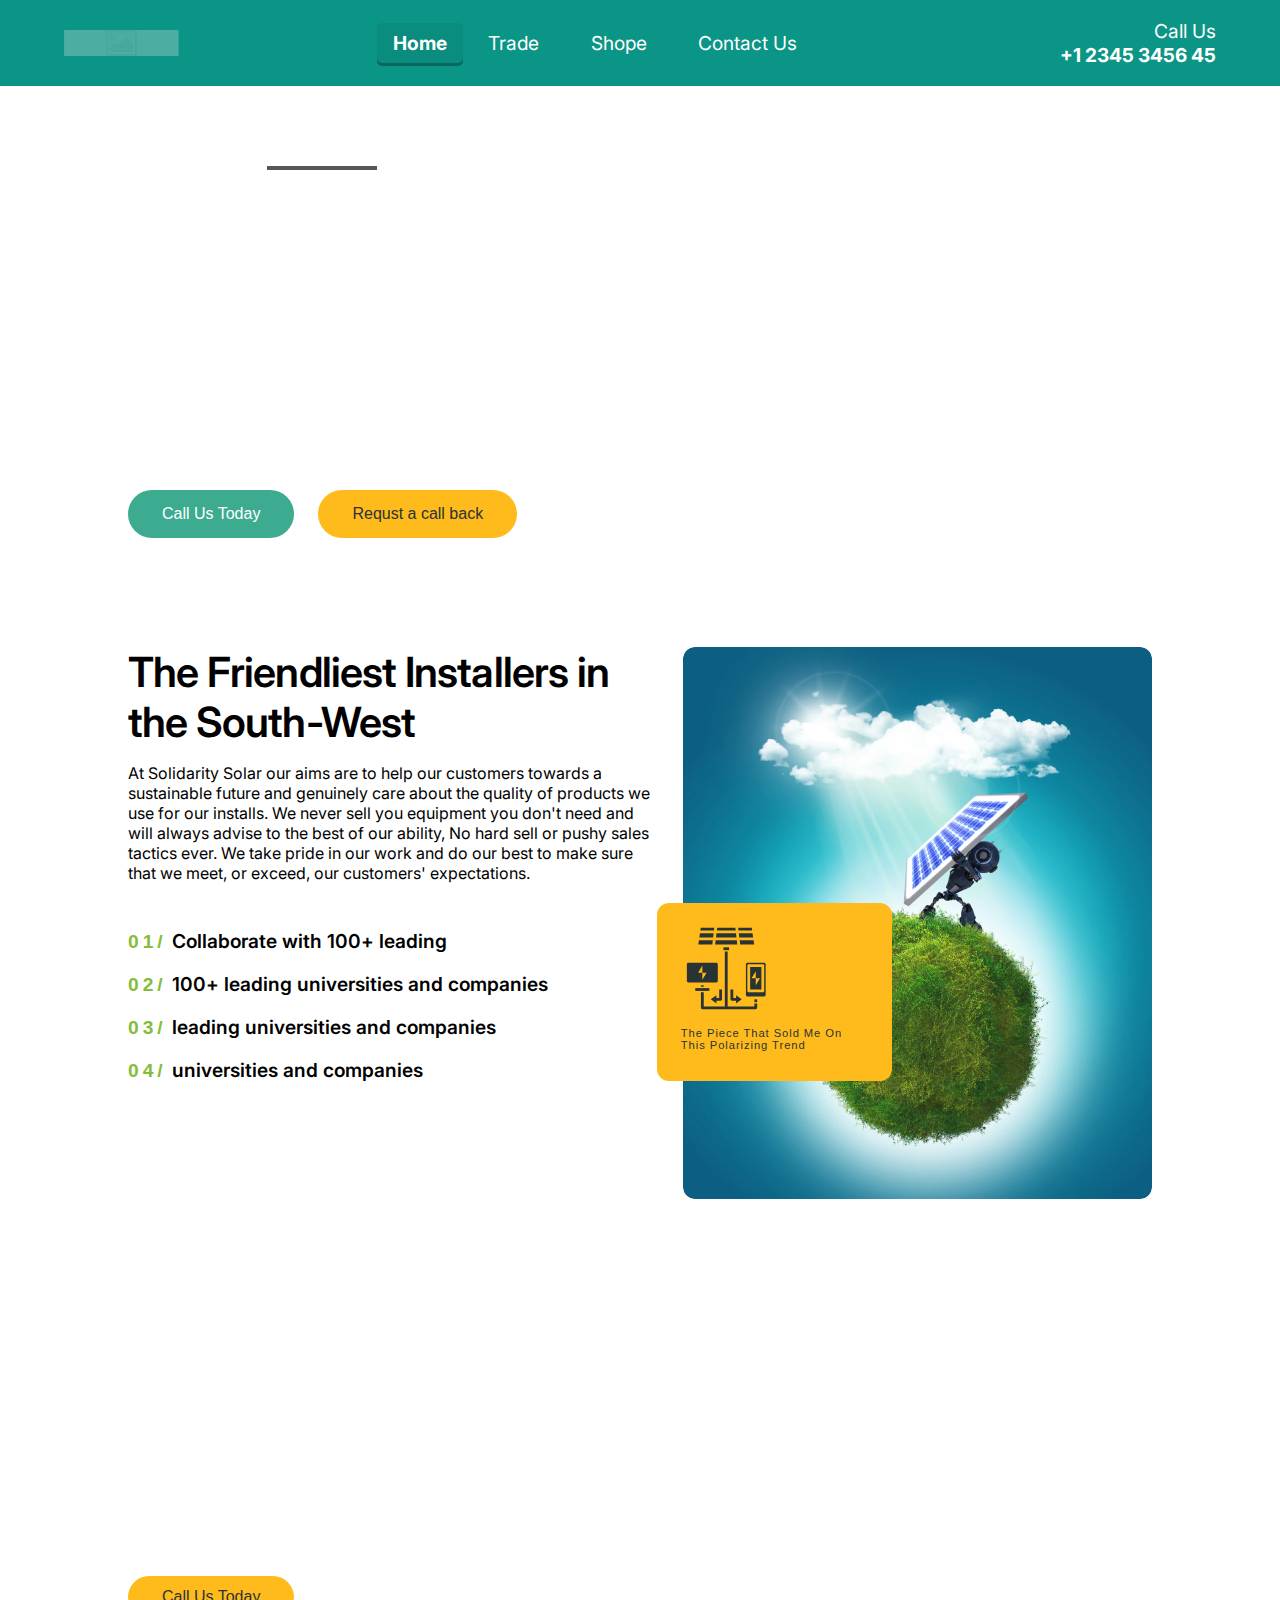
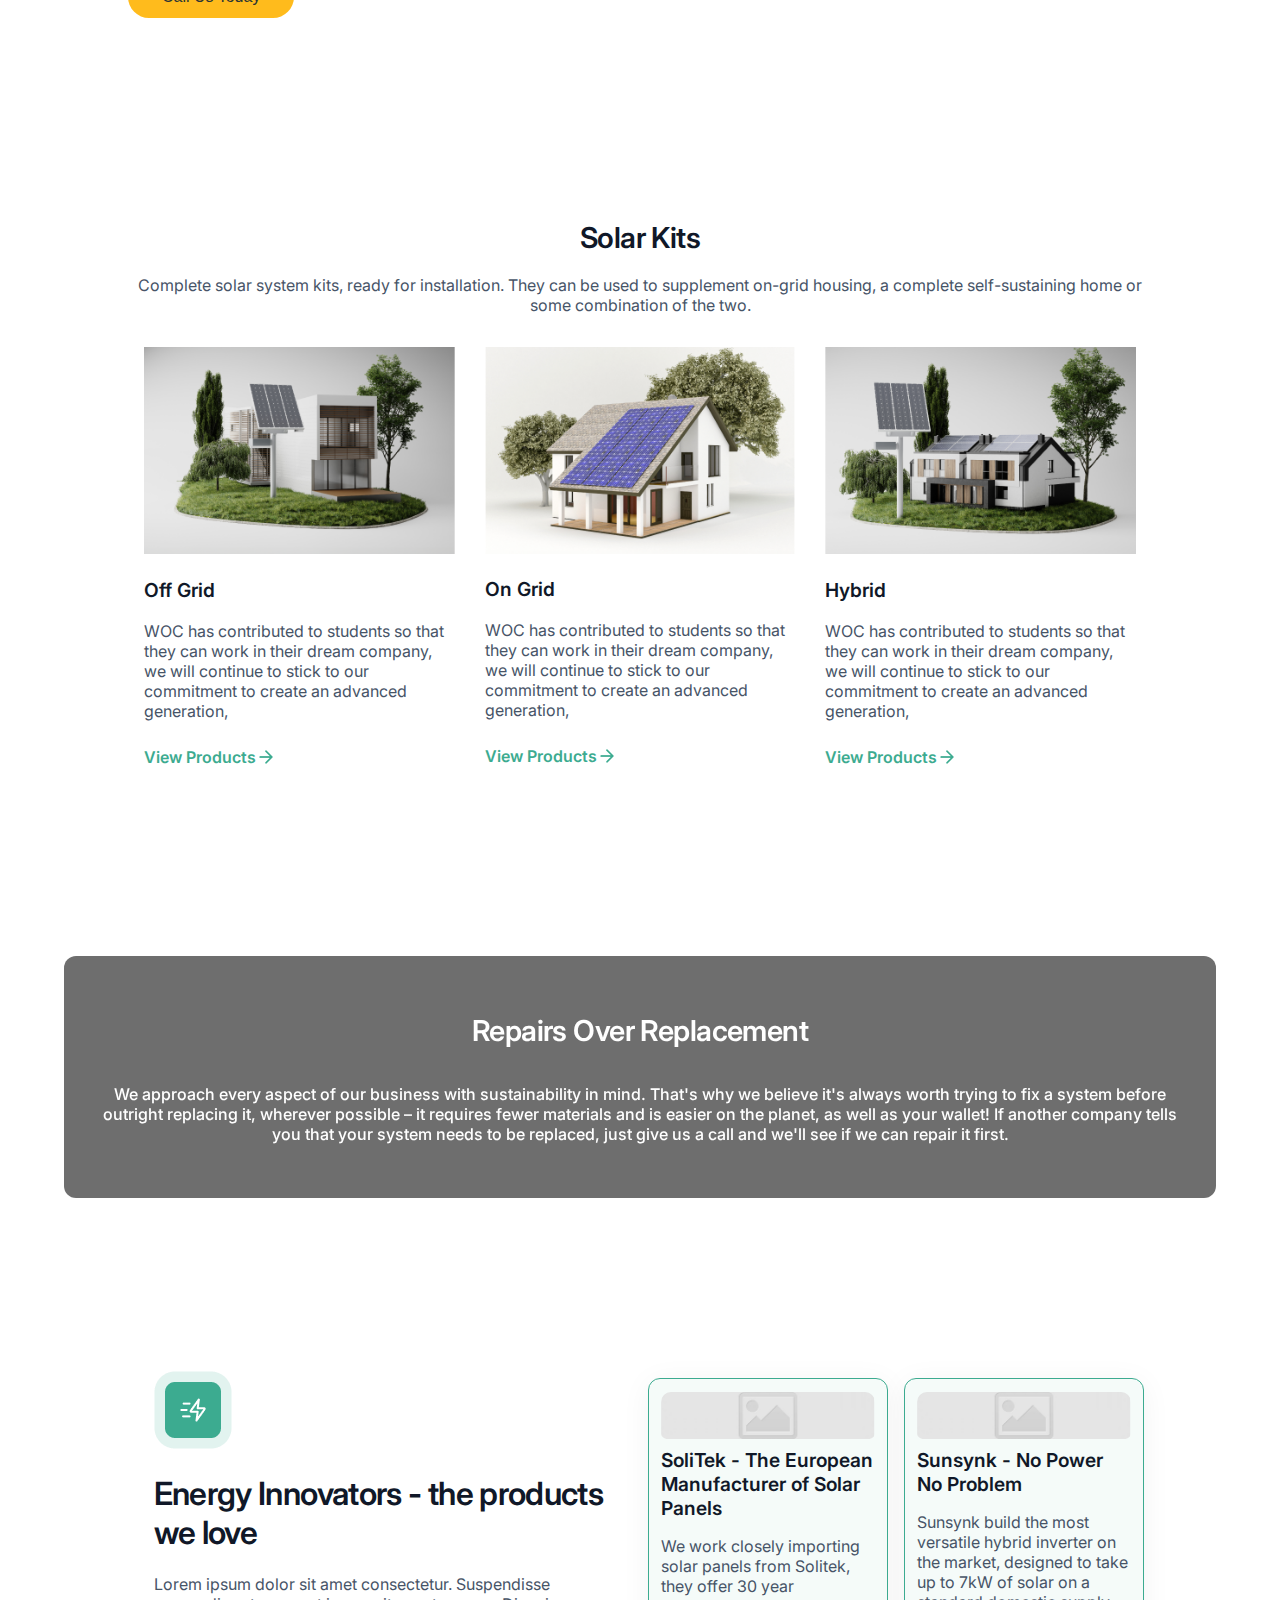
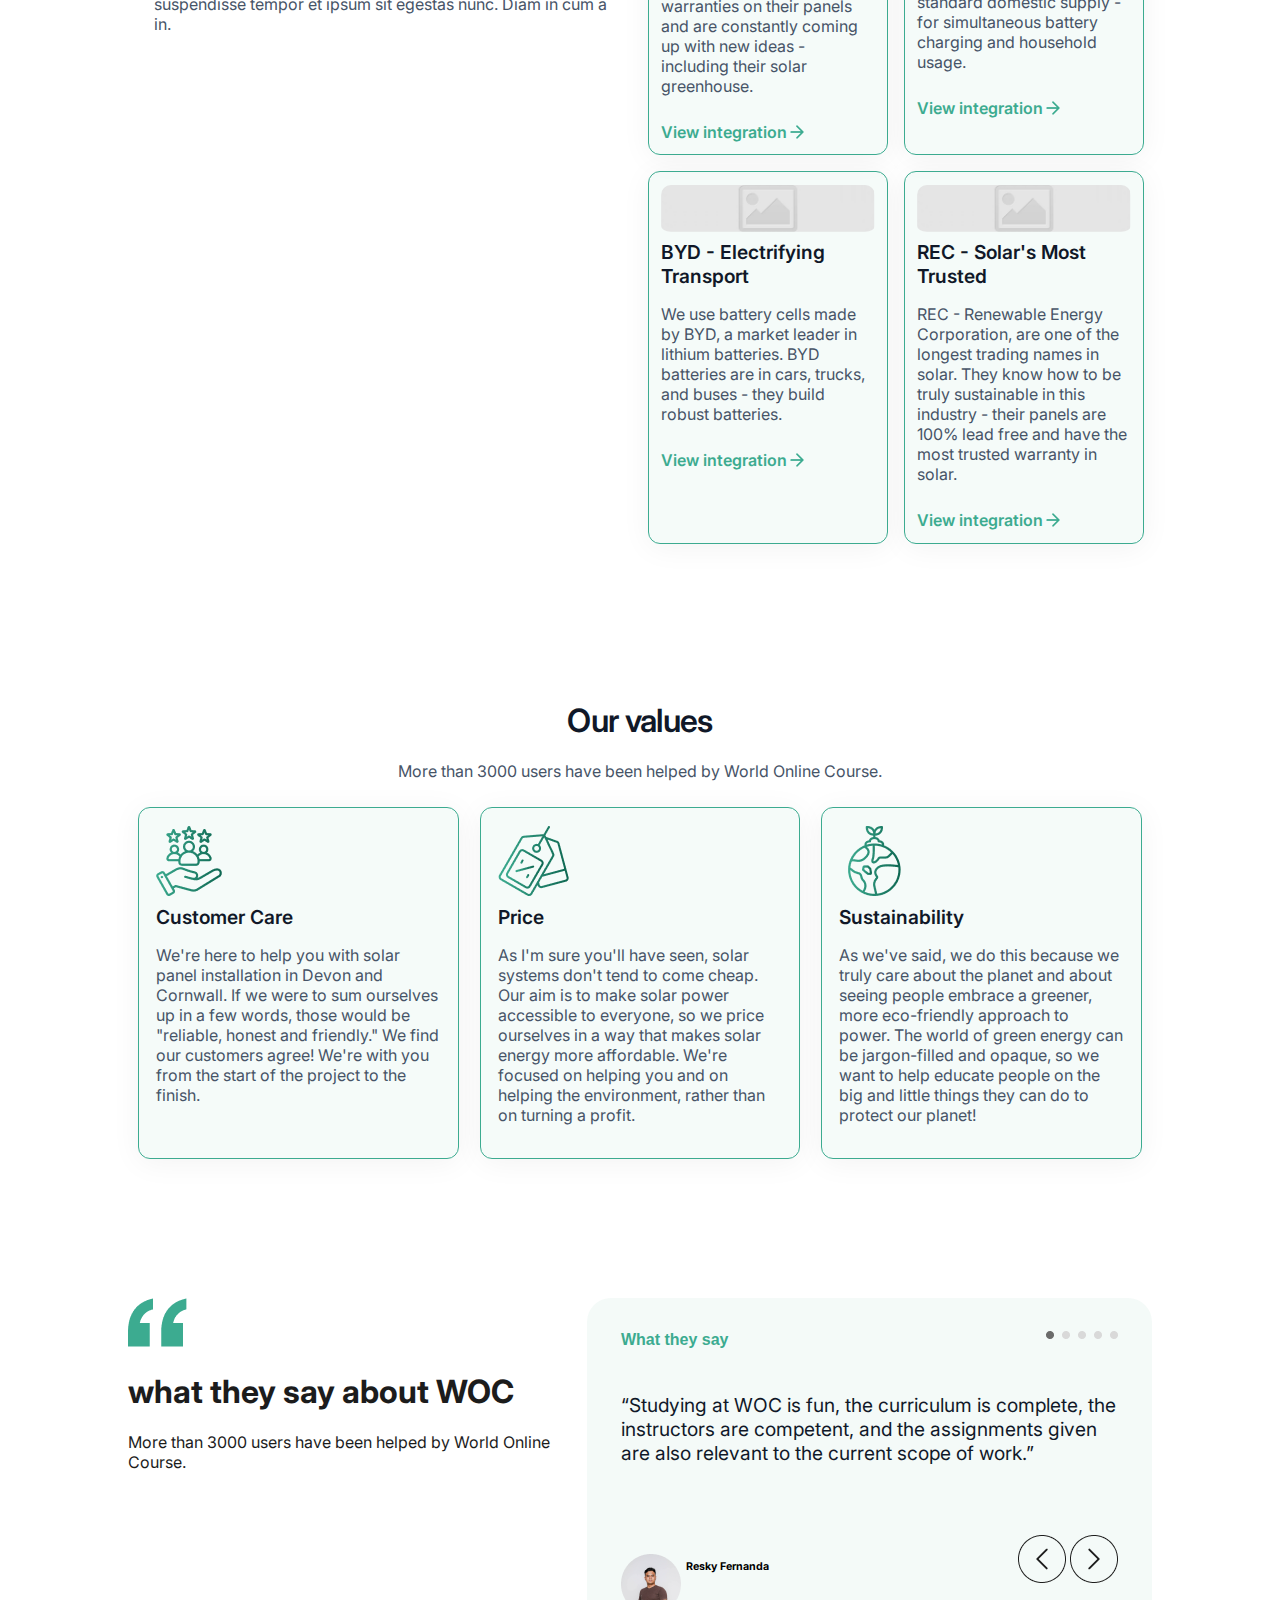
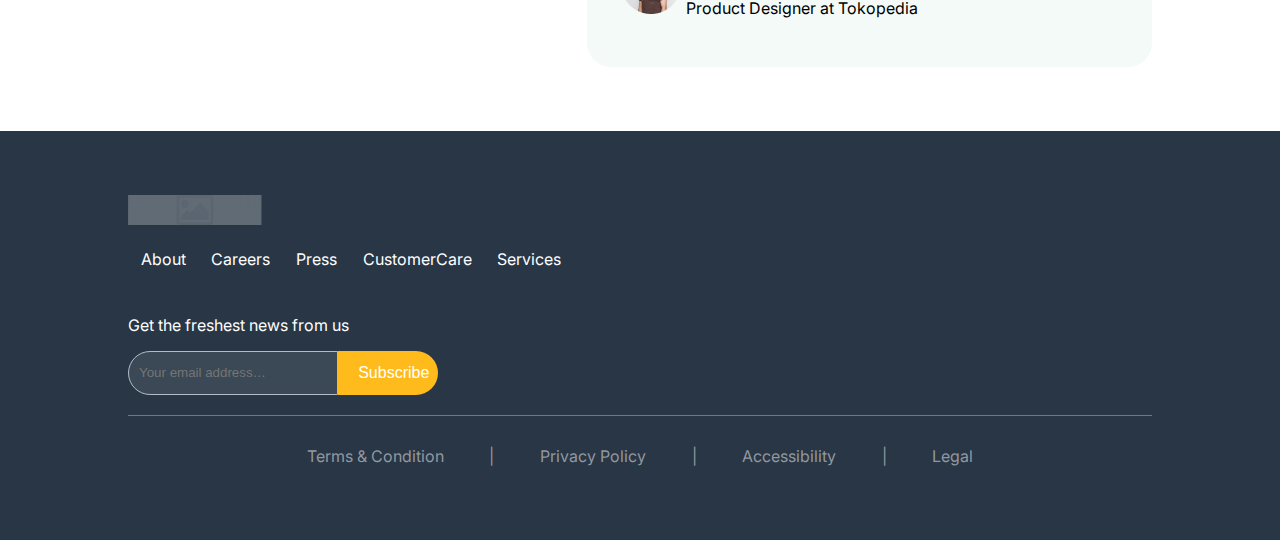
==== commit d5426425: "Update index.html" ====
--- a/index.html
+++ b/index.html
@@ -6,7 +6,7 @@
     <meta charset="UTF-8">
     <meta name="viewport" content="width=device-width, initial-scale=1.0">
     <title>Landing page</title>
-    <link rel="stylesheet" href="style.css">
+    <link rel="stylesheet" href="css/style.css">
     <link href='https://fonts.googleapis.com/css?family=Inter' rel='stylesheet'>
 </head>
 
--- a/css/style.css
+++ b/css/style.css
@@ -0,0 +1,704 @@
+
+body {
+    margin: 0;
+    padding: 0;
+    font-family: 'Inter';
+}
+
+a {
+    text-decoration: none;
+    color: inherit;
+}
+
+
+
+/*Nav bar styling*/
+.navBar {
+    display: flex;
+    align-items: center;
+    justify-content: space-between;
+    background-color: #0B9586;
+    height: 30%;
+    color: white;
+    font-size: 1.5vw;
+    padding: 0 5%;
+}
+
+.navlogo {
+    height: auto;
+    max-width: 10%;
+    filter: opacity(0.3);
+}
+
+.item {
+    display: flex;
+    flex-direction: row;
+    justify-content: space-around;
+    align-items: center;
+    list-style: none;
+    padding: 0;
+    margin: 0;
+    max-width: 50%;
+}
+
+.item li {
+    padding: 0 2vw;
+    cursor: pointer;
+    transition: transform 0.2s, box-shadow 0.2s;
+}
+
+.contact {
+    list-style: none;
+    text-align: right;
+    max-width: 30%;
+    height: auto;
+}
+
+.phone {
+    font-weight: bold;
+    font-size: 1.5vw;
+}
+
+.item li:first-child {
+    font-weight: bold;
+    background-color: rgba(0, 0, 0, 0.06);
+    border-radius: 5px;
+    padding: 0.5rem 1rem;
+    box-shadow: 0 3px 0px rgba(0, 0, 0, 0.3);
+    gap: 10px;
+}
+
+@media (max-width: 768px) {
+    .navBar {
+        flex-direction: row;
+        height: auto;
+        padding: 10px 5%;
+    }
+
+}
+
+/*Home container*/
+
+.home-container {
+    background: url(images/solar-panels-meadow1.png);
+    background-size: cover;
+    background-repeat: no-repeat;
+    height: 40%;
+    display: flex;
+    flex-direction: column;
+}
+
+.home-slider {
+    max-width: 90%;
+    height: auto;
+    padding-top: 5%;
+    padding-left: 10%;
+    position: relative;
+}
+
+.slider {
+    -webkit-appearance: none;
+    width: 100%;
+    max-width: 220px;
+    height: 4px;
+    background: linear-gradient(to right, rgba(255, 255, 255, 1) 50%, rgba(87, 87, 87, 1) 50%);
+    outline: none;
+}
+
+.slider::-webkit-slider-thumb {
+    -webkit-appearance: none;
+    appearance: none;
+    border-radius: 50%;
+    background: rgba(255, 255, 255, 1);
+    cursor: pointer;
+}
+
+.range {
+    font-family: "Akazan", sans-serif;
+    font-size: 1.2em;
+    font-weight: 400;
+    line-height: 1.5;
+    letter-spacing: 0.05em;
+    text-align: left;
+    color: rgba(255, 255, 255, 1);
+}
+
+.home-content {
+    padding: 5% 10% 0;
+    max-width: 70%;
+    display: flex;
+    flex-direction: column;
+    gap: 24px;
+
+}
+
+.home-text {
+    margin: 0;
+    color: rgba(255, 255, 255, 1);
+}
+
+.home-text h1 {
+    font-size: 2.5em;
+    font-weight: 600;
+    line-height: 1.2;
+    letter-spacing: -0.02em;
+}
+
+.home-text p {
+    font-size: 1.2em;
+    font-weight: 600;
+    line-height: 1.5;
+    text-align: left;
+}
+
+.home-button {
+    display: flex;
+    gap: 24px;
+    flex-wrap: wrap;
+    padding-bottom: 5%;
+    padding-top: 5%;
+}
+
+.home-button button {
+    padding: 12px 34px;
+    border-radius: 109px;
+    border-style: none;
+    font-size: 1em;
+    font-weight: 400;
+    line-height: 1.5;
+}
+
+.btn-green {
+    width: auto;
+    background: rgba(60, 171, 144, 1);
+    color: white;
+}
+
+.btn-yellow {
+    width: auto;
+    background: rgba(255, 187, 28, 1);
+    color: rgba(42, 51, 52, 1);
+}
+
+
+/*About Us*/
+.about-container {
+    display: grid;
+    grid-template-columns: repeat(auto-fit, minmax(18rem, auto));
+    gap: 23px;
+    padding: 5% 10%;
+}
+
+.about-text h1 {
+    font-size: 2.6rem;
+    font-weight: 600;
+    letter-spacing: -0.02em;
+    text-align: left;
+    margin: 0;
+}
+
+.about-text>p {
+    font-size: 1rem;
+    font-weight: 400;
+    text-align: left;
+    padding-bottom: 5%;
+}
+
+.about-info p {
+    font-size: 1.2rem;
+    font-weight: 600;
+    text-align: left;
+}
+
+.number {
+    font-family: sans-serif;
+    font-size: 1.2rem;
+    font-weight: 700;
+    letter-spacing: 4px;
+    text-align: left;
+    color: rgba(132, 189, 58, 1);
+}
+
+.about-background {
+    border-radius: 12px;
+    height: auto;
+    width: 100%;
+}
+
+.about-image {
+    position: relative;
+    display: inline-block;
+}
+
+.overlay {
+    position: absolute;
+    top: 28vmax;
+    left: -2vmax;
+    width: 40%;
+    border-radius: 12px;
+    padding: 4% 5%;
+    background-color: rgba(255, 187, 28, 1);
+
+}
+
+.overlay p {
+    font-family: sans-serif;
+    font-size: 0.7rem;
+    font-weight: 400;
+    letter-spacing: 0.9374999403953552px;
+    text-align: left;
+    color: rgba(42, 51, 52, 1);
+}
+
+@media (min-width:300px) {
+    .overlay {
+        top: 20vmax;
+    }
+}
+
+/*call us*/
+.callUs-container {
+    height: 470px;
+    background: url(images/81161.png) no-repeat center/cover;
+}
+
+.callUs-content {
+    padding: 10% 50% 10% 10%;
+    color: rgba(255, 255, 255, 1);
+}
+
+.callUs-content h1 {
+    font-size: 1.8rem;
+    font-weight: 600;
+    letter-spacing: -0.02em;
+    padding-bottom: 5%;
+}
+
+.callUs-content p {
+    font-size: 1rem;
+    font-weight: 500;
+    padding-bottom: 5%;
+}
+
+.callUs-content button {
+    padding: 12px 34px;
+    border-radius: 109px;
+    border-style: none;
+    font-size: 1em;
+    font-weight: 400;
+    width: auto;
+    background: rgba(255, 187, 28, 1);
+    color: rgba(42, 51, 52, 1);
+}
+
+/*kits grid*/
+.kits-container {
+    padding: 5% 10%;
+}
+
+.kits-grid {
+    display: grid;
+    width: 100%;
+    grid-template-columns: repeat(auto-fit, minmax(250px, 1fr));
+    padding: 16px;
+    gap: 30px;
+    box-sizing: border-box;
+}
+
+.bx-img {
+    max-width: 100%;
+    height: auto;
+}
+
+.kits-text {
+    text-align: center;
+}
+
+.kits-text h1 {
+    font-size: 1.8rem;
+    font-weight: 600;
+    letter-spacing: -0.02em;
+    color: rgba(16, 24, 40, 1);
+}
+
+.kits-text p {
+    font-size: 1rem;
+    font-weight: 400;
+    color: rgba(71, 84, 103, 1);
+}
+
+.kits-grid h3 {
+
+    font-size: 1.2rem;
+    font-weight: 600;
+    color: rgba(16, 24, 40, 1);
+}
+
+.kits-grid p {
+    font-size: 1rem;
+    font-weight: 400;
+    color: rgba(71, 84, 103, 1);
+}
+
+.view-product {
+    display: inline-flex;
+    margin-top: 10px;
+    font-size: 1rem;
+    font-weight: 600;
+    color: rgba(60, 171, 144, 1);
+    text-decoration: none;
+
+}
+
+/*Repair section*/
+
+.repair-container {
+    background: url(images/81161\(1\).png) no-repeat center/cover;
+    height: 460px;
+    display: flex;
+    justify-content: center;
+    align-items: center;
+    position: relative;
+}
+
+.repair-text {
+    display: flex;
+    flex-flow: column;
+    text-align: center;
+    color: rgba(255, 255, 255, 1);
+    backdrop-filter: blur(24px);
+    background: rgba(0, 0, 0, 0.57);
+    padding: 3%;
+    border-radius: 12px;
+    max-width: 90%;
+    width: 100%;
+    box-sizing: border-box;
+    height: auto;
+    margin: 0 auto;
+}
+
+.repair-text h1 {
+
+    font-size: 1.8rem;
+    font-weight: 600;
+    letter-spacing: -0.02em;
+}
+
+.repair-text p {
+    font-size: 1rem;
+    font-weight: 500;
+}
+
+/*energy grid*/
+
+.energy-container {
+    display: grid;
+    grid-template-columns: repeat(auto-fit, minmax(200px, auto));
+    padding: 5% 10%;
+}
+
+.energy-text {
+    grid-row: 1/3;
+    padding: 0 5%;
+}
+
+.energy-grid {
+    display: grid;
+    grid-template-columns: repeat(auto-fit, minmax(200px, auto));
+}
+
+.energy-container .box {
+    border: 1px solid rgba(60, 171, 144, 1);
+    box-shadow: 0px 4px 30px 0px rgba(0, 0, 0, 0.05);
+    padding: 5%;
+    margin: 3%;
+    display: inline-block;
+    border-radius: 12px;
+    background: rgba(60, 171, 144, 0.05);
+
+}
+
+.energy-container .bx-img {
+    width: 100%;
+    height: auto;
+    border-radius: 10px;
+    padding-bottom: 2%;
+    margin: 0;
+}
+
+.energy-container h3 {
+    font-size: 1.2rem;
+    font-weight: 600;
+    margin: 0;
+    color: rgba(16, 24, 40, 1);
+}
+
+.energy-container p {
+    font-size: 1rem;
+    font-weight: 400;
+    color: rgba(71, 84, 103, 1);
+}
+
+.energy-container .view {
+    display: inline-flex;
+    margin-top: 10px;
+    font-size: 1rem;
+    font-weight: 600;
+    color: rgba(60, 171, 144, 1);
+    text-decoration: none;
+}
+
+.energy-container h1 {
+    font-size: 2rem;
+    font-weight: 600;
+    letter-spacing: -0.02em;
+    color: rgba(16, 24, 40, 1);
+}
+
+/*values grid*/
+
+.values-container {
+    padding: 5% 10%;
+}
+
+.values-grid {
+    display: grid;
+    grid-template-columns: repeat(auto-fit, minmax(200px, auto));
+}
+
+.values-container .box {
+    border: 1px solid rgba(60, 171, 144, 1);
+    box-shadow: 0px 4px 30px 0px rgba(0, 0, 0, 0.05);
+    padding: 5%;
+    margin: 3%;
+    display: inline-block;
+    border-radius: 12px;
+    background: rgba(60, 171, 144, 0.05);
+
+}
+
+.values-container .bx-img {
+    padding-bottom: 2%;
+    margin: 0;
+}
+
+.values-container h3 {
+    font-size: 1.2rem;
+    font-weight: 600;
+    margin: 0;
+    color: rgba(16, 24, 40, 1);
+}
+
+.values-container p {
+    font-size: 1rem;
+    font-weight: 400;
+    color: rgba(71, 84, 103, 1);
+}
+
+.values-container .view {
+    display: inline-flex;
+    margin-top: 10px;
+    font-size: 1rem;
+    font-weight: 600;
+    color: rgba(60, 171, 144, 1);
+    text-decoration: none;
+}
+
+.values-container h1 {
+    font-size: 2rem;
+    font-weight: 600;
+    letter-spacing: -0.02em;
+    color: rgba(16, 24, 40, 1);
+}
+
+.values-text {
+    text-align: center;
+}
+
+
+/*qoutes section*/
+.qoutes-container {
+    display: grid;
+    grid-template-columns: repeat(2, auto);
+    padding: 5% 10%;
+}
+
+.qoutes-text h1 {
+    font-size: 2rem;
+    font-weight: 700;
+    color: rgba(28, 28, 28, 1);
+}
+
+.qoutes-text p {
+    font-size: 1rem;
+    font-weight: 400;
+    color: rgba(28, 28, 28, 1);
+}
+
+.qoutes-content {
+    padding: 6%;
+    border-radius: 24px;
+    background: rgba(60, 171, 144, 0.06);
+    display: flex;
+    flex-flow: column;
+    gap: 50px;
+}
+
+.flex-1 {
+    display: flex;
+    justify-content: space-between;
+}
+
+.flex-1 img {
+    width: auto;
+    height: 2%;
+}
+
+.flex-1 h6 {
+    font-family: sans-serif;
+    font-size: 1rem;
+    font-weight: 700;
+    color: rgba(60, 171, 144, 1);
+    padding: 0;
+    margin: 0;
+}
+
+.qoute-header p {
+    font-size: 1.2rem;
+    font-weight: 400;
+    color: rgba(16, 24, 40, 1);
+    padding-top: 5%;
+}
+
+.qoute-person {
+    display: flex;
+    justify-content: space-between;
+}
+
+.person {
+    display: flex;
+    align-items: center;
+}
+
+.person-info {
+    margin-left: 5px;
+    padding: 0;
+}
+
+/* Footer */
+footer {
+    background-color: rgba(40, 54, 70, 1);
+    padding: 5% 10%;
+    box-sizing: border-box;
+    font-size: 1.5vw;
+}
+
+.foot {
+    display: flex;
+    flex-direction: column;
+    align-items: flex-start;
+    flex-wrap: wrap;
+}
+
+.foot-logo {
+    height: auto;
+    max-width: 30%;
+    padding-bottom: 2%;
+    filter: opacity(0.3);
+}
+
+.foot-item {
+    display: flex;
+    flex-wrap: wrap;
+    justify-content: flex-start;
+    align-items: center;
+    list-style: none;
+    padding: 0;
+    margin: 10px 0;
+    max-width: 100%;
+}
+
+.foot-item li {
+    padding: 0 1vw;
+    cursor: pointer;
+    color: rgba(255, 255, 255, 1);
+    font-size: 1rem;
+    font-weight: 400;
+}
+
+.subscribe {
+    display: flex;
+    flex-direction: column;
+    align-items: flex-start;
+    font-size: 1rem;
+    font-weight: 400;
+    color: rgba(255, 255, 255, 1);
+    margin-top: 20px;
+}
+
+.subscription-input {
+    display: flex;
+    width: 100%;
+    max-width: 700px;
+}
+
+.subscription-input input {
+    padding: 10px;
+    width: 100%;
+    border: 1px solid rgba(179, 189, 199, 1);
+    background-color: rgba(255, 255, 255, 0.09);
+    border-radius: 38px 0 0 38px;
+}
+
+.subscription-input button {
+    padding: 10px 20px;
+    border-style: none;
+    font-size: 1em;
+    font-weight: 300;
+    line-height: 1.5;
+    background-color: rgba(255, 187, 28, 1);
+    color: white;
+    cursor: pointer;
+    border-radius: 0 38px 38px 0;
+    min-width: 100px;
+}
+
+.footer-divider {
+    border: none;
+    height: 1px;
+    background-color: rgba(113, 119, 125, 1);
+    margin: 20px 0;
+    width: 100%;
+}
+
+.terms {
+    display: flex;
+    flex-wrap: wrap;
+    justify-content: center;
+    width: 100%;
+}
+
+.terms li {
+    color: rgba(146, 152, 159, 1);
+    margin: 0 10px;
+}
+
+@media (max-width: 768px) {
+    .foot {
+        flex-direction: column;
+        align-items: center;
+    }
+
+    .foot-item {
+        justify-content: center;
+        max-width: 100%;
+    }
+
+    .subscription-input {
+        max-width: 90%;
+    }
+
+    .foot-logo {
+        max-width: 80%;
+    }
+}
